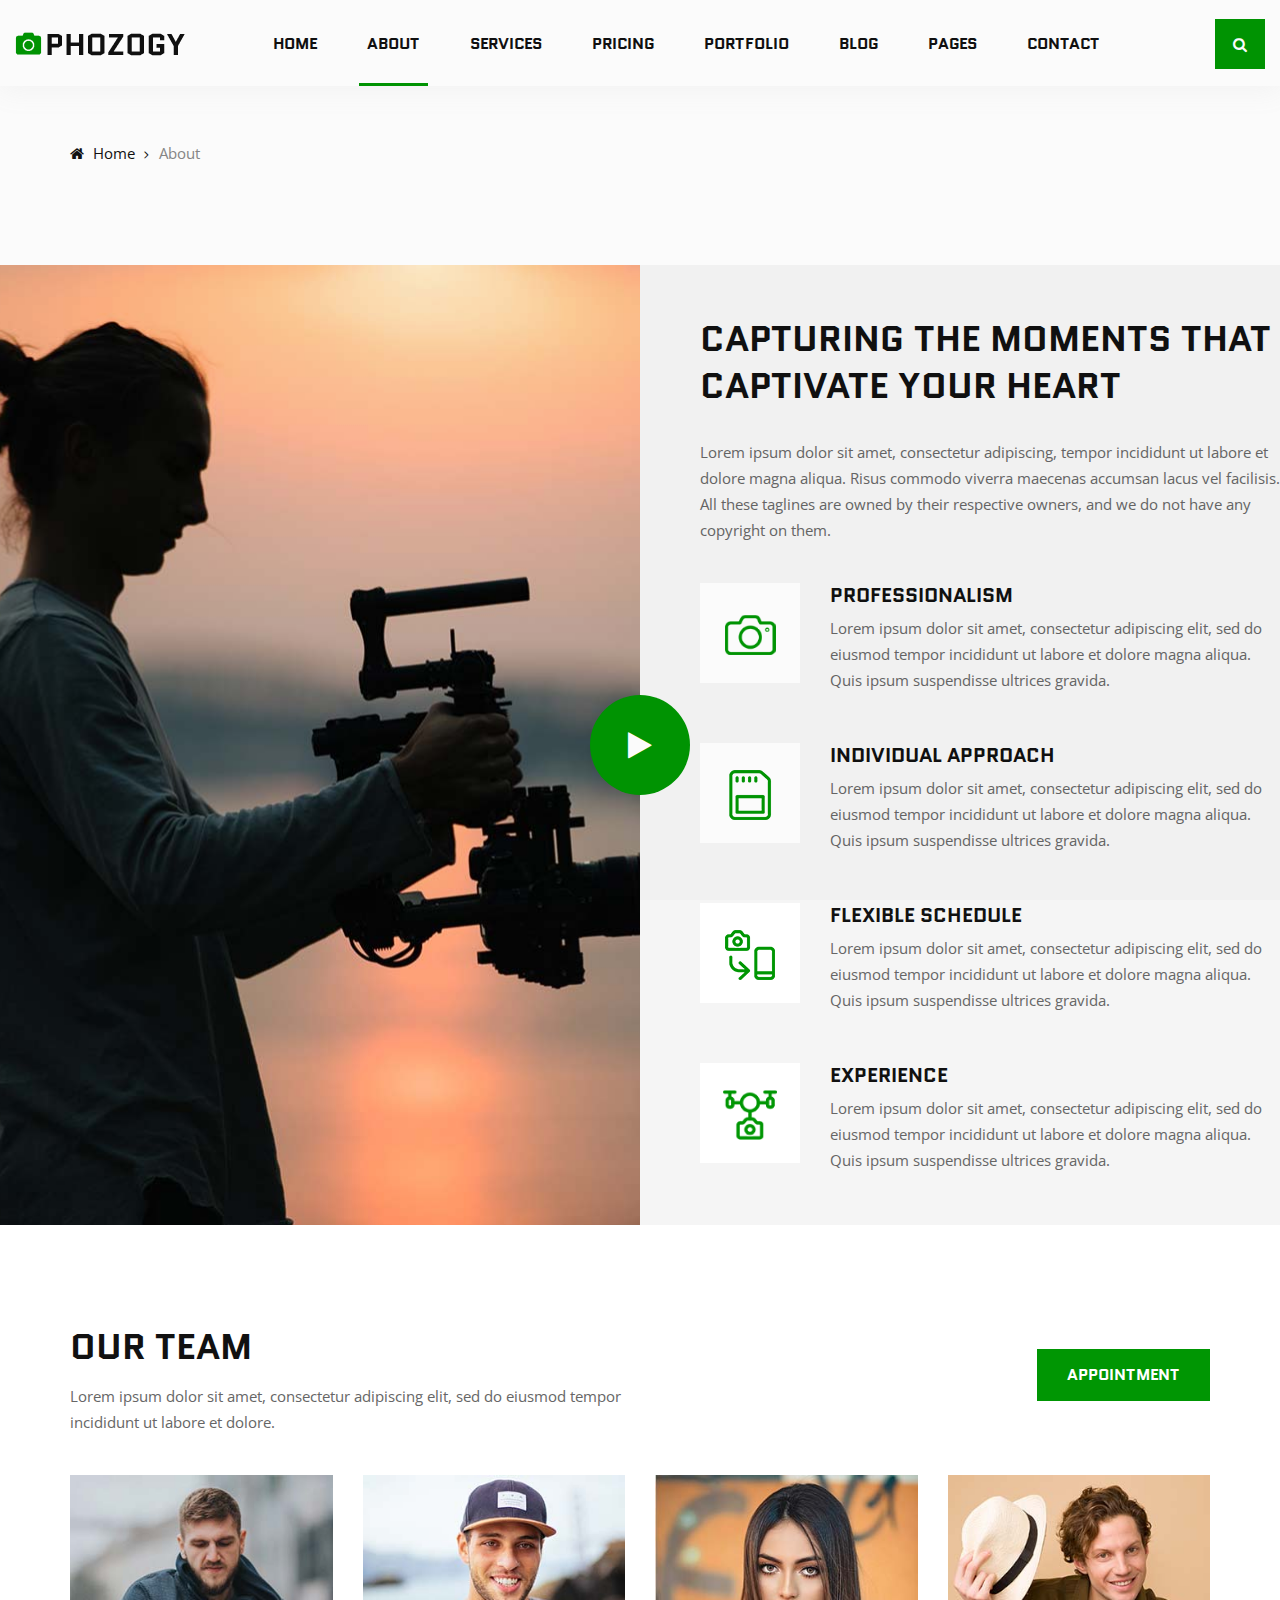
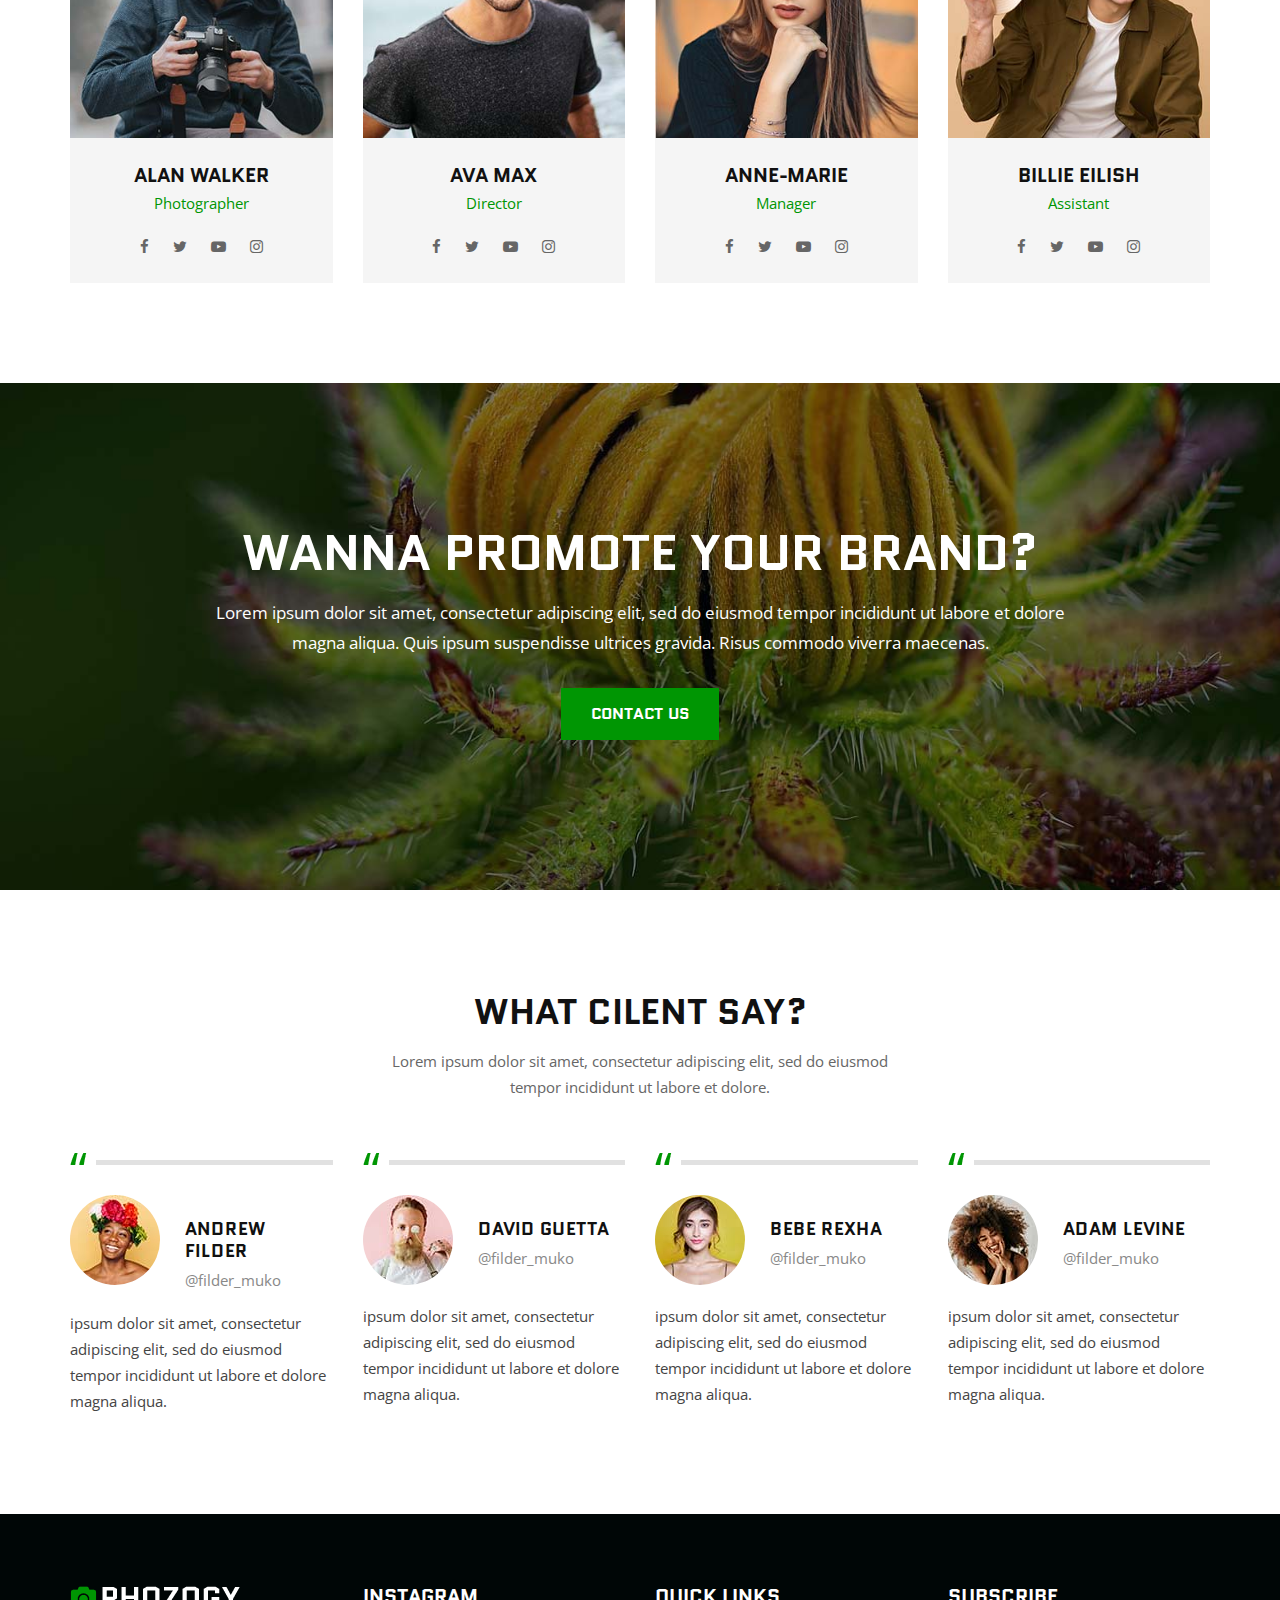
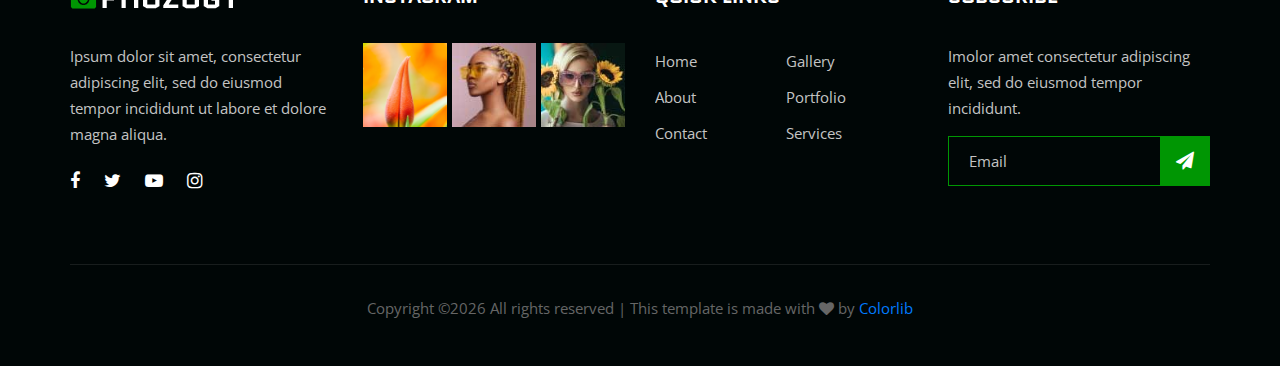
==== about.html @ abe6f46d "init" ====
<!DOCTYPE html>
<html lang="zxx">

<head>
    <meta charset="UTF-8">
    <meta name="description" content="Phozogy Template">
    <meta name="keywords" content="Phozogy, unica, creative, html">
    <meta name="viewport" content="width=device-width, initial-scale=1.0">
    <meta http-equiv="X-UA-Compatible" content="ie=edge">
    <title>Phozogy | Template</title>

    <!-- Google Font -->
    <link href="https://fonts.googleapis.com/css?family=Quantico:400,700&display=swap" rel="stylesheet">
    <link href="https://fonts.googleapis.com/css?family=Open+Sans:400,600,700&display=swap" rel="stylesheet">

    <!-- Css Styles -->
    <link rel="stylesheet" href="css/bootstrap.min.css" type="text/css">
    <link rel="stylesheet" href="css/font-awesome.min.css" type="text/css">
    <link rel="stylesheet" href="css/elegant-icons.css" type="text/css">
    <link rel="stylesheet" href="css/owl.carousel.min.css" type="text/css">
    <link rel="stylesheet" href="css/magnific-popup.css" type="text/css">
    <link rel="stylesheet" href="css/slicknav.min.css" type="text/css">
    <link rel="stylesheet" href="css/style.css" type="text/css">
</head>

<body>
    <!-- Page Preloder -->
    <div id="preloder">
        <div class="loader"></div>
    </div>

    <!-- Header Section Begin -->
    <header class="header-section header-normal">
        <div class="container-fluid">
            <div class="row">
                <div class="col-lg-12">
                    <div class="logo">
                        <a href="./index.html">
                            <img src="img/logo.png" alt="">
                        </a>
                    </div>
                    <nav class="nav-menu mobile-menu">
                        <ul>
                            <li><a href="./index.html">Home</a></li>
                            <li class="active"><a href="./about.html">About</a></li>
                            <li><a href="./services.html">Services</a></li>
                            <li><a href="./pricing.html">Pricing</a></li>
                            <li><a href="./portfolio.html">Portfolio</a></li>
                            <li><a href="./blog.html">Blog</a></li>
                            <li><a href="#">Pages</a>
                                <ul class="dropdown">
                                    <li><a href="./gallery.html">Gallery</a></li>
                                    <li><a href="./portfolio-details.html">Portfolio Details</a></li>
                                    <li><a href="./blog-details.html">Blog Details</a></li>
                                </ul>
                            </li>
                            <li><a href="./contact.html">Contact</a></li>
                        </ul>
                    </nav>
                    <div class="top-search search-switch">
                        <i class="fa fa-search"></i>
                    </div>
                    <div id="mobile-menu-wrap"></div>
                </div>
            </div>
        </div>
    </header>
    <!-- Header End -->

    <!-- Breadcrumb Begin -->
    <div class="breadcrumb-option spad">
        <div class="container">
            <div class="row">
                <div class="col-lg-12">
                    <div class="bo-links">
                        <a href="./index.html"><i class="fa fa-home"></i> Home</a>
                        <span>About</span>
                    </div>
                </div>
            </div>
        </div>
    </div>
    <!-- Breadcrumb End -->

    <!-- About Section Begin -->
    <section class="about-section">
        <div class="container-fluid">
            <div class="row">
                <div class="col-lg-6 p-0">
                    <div class="about-pic set-bg" data-setbg="img/about/about-pic.jpg">
                        <a href="https://www.youtube.com/watch?v=hxADTEJalRw&list=WL&index=49&t=0s" class="play-btn video-popup"><i class="fa fa-play"></i></a>
                    </div>
                </div>
                <div class="col-lg-6 p-0">
                    <div class="about-text">
                        <div class="section-title">
                            <h2>Capturing the moments that captivate your heart</h2>
                            <p>Lorem ipsum dolor sit amet, consectetur adipiscing, tempor incididunt ut labore et dolore
                                magna aliqua. Risus commodo viverra maecenas accumsan lacus vel facilisis. All these
                                taglines are owned by their respective owners, and we do not have any copyright on them.
                            </p>
                        </div>
                        <div class="at-list">
                            <div class="al-item">
                                <div class="al-pic">
                                    <img src="img/about/list-1.png" alt="">
                                </div>
                                <div class="al-text">
                                    <h5>Professionalism</h5>
                                    <p>Lorem ipsum dolor sit amet, consectetur adipiscing elit, sed do eiusmod tempor
                                        incididunt ut labore et dolore magna aliqua. Quis ipsum suspendisse ultrices
                                        gravida.</p>
                                </div>
                            </div>
                            <div class="al-item">
                                <div class="al-pic">
                                    <img src="img/about/list-2.png" alt="">
                                </div>
                                <div class="al-text">
                                    <h5>Individual approach</h5>
                                    <p>Lorem ipsum dolor sit amet, consectetur adipiscing elit, sed do eiusmod tempor
                                        incididunt ut labore et dolore magna aliqua. Quis ipsum suspendisse ultrices
                                        gravida.</p>
                                </div>
                            </div>
                            <div class="al-item">
                                <div class="al-pic">
                                    <img src="img/about/list-3.png" alt="">
                                </div>
                                <div class="al-text">
                                    <h5>Flexible Schedule</h5>
                                    <p>Lorem ipsum dolor sit amet, consectetur adipiscing elit, sed do eiusmod tempor
                                        incididunt ut labore et dolore magna aliqua. Quis ipsum suspendisse ultrices
                                        gravida.</p>
                                </div>
                            </div>
                            <div class="al-item">
                                <div class="al-pic">
                                    <img src="img/about/list-4.png" alt="">
                                </div>
                                <div class="al-text">
                                    <h5>Experience</h5>
                                    <p>Lorem ipsum dolor sit amet, consectetur adipiscing elit, sed do eiusmod tempor
                                        incididunt ut labore et dolore magna aliqua. Quis ipsum suspendisse ultrices
                                        gravida.</p>
                                </div>
                            </div>
                        </div>
                    </div>
                </div>
            </div>
        </div>
    </section>
    <!-- About Section End -->

    <!-- Team Section Begin -->
    <section class="team-section spad">
        <div class="container">
            <div class="row">
                <div class="col-lg-6 col-md-6">
                    <div class="section-title">
                        <h2>Our team</h2>
                        <p>Lorem ipsum dolor sit amet, consectetur adipiscing elit, sed do eiusmod tempor incididunt ut
                            labore et dolore.</p>
                    </div>
                </div>
                <div class="col-lg-6 col-md-6">
                    <div class="right-btn">
                        <a href="#" class="primary-btn">Appointment</a>
                    </div>
                </div>
            </div>
            <div class="row">
                <div class="col-lg-3 col-md-6 col-sm-6">
                    <div class="team-item">
                        <img src="img/team/team-1.jpg" alt="">
                        <div class="ti-text">
                            <h5>Alan walker</h5>
                            <span>Photographer</span>
                            <div class="ti-social">
                                <a href="#"><i class="fa fa-facebook"></i></a>
                                <a href="#"><i class="fa fa-twitter"></i></a>
                                <a href="#"><i class="fa fa-youtube-play"></i></a>
                                <a href="#"><i class="fa fa-instagram"></i></a>
                            </div>
                        </div>
                    </div>
                </div>
                <div class="col-lg-3 col-md-6 col-sm-6">
                    <div class="team-item">
                        <img src="img/team/team-2.jpg" alt="">
                        <div class="ti-text">
                            <h5>Ava Max</h5>
                            <span>Director</span>
                            <div class="ti-social">
                                <a href="#"><i class="fa fa-facebook"></i></a>
                                <a href="#"><i class="fa fa-twitter"></i></a>
                                <a href="#"><i class="fa fa-youtube-play"></i></a>
                                <a href="#"><i class="fa fa-instagram"></i></a>
                            </div>
                        </div>
                    </div>
                </div>
                <div class="col-lg-3 col-md-6 col-sm-6">
                    <div class="team-item">
                        <img src="img/team/team-3.jpg" alt="">
                        <div class="ti-text">
                            <h5>Anne-Marie</h5>
                            <span>Manager</span>
                            <div class="ti-social">
                                <a href="#"><i class="fa fa-facebook"></i></a>
                                <a href="#"><i class="fa fa-twitter"></i></a>
                                <a href="#"><i class="fa fa-youtube-play"></i></a>
                                <a href="#"><i class="fa fa-instagram"></i></a>
                            </div>
                        </div>
                    </div>
                </div>
                <div class="col-lg-3 col-md-6 col-sm-6">
                    <div class="team-item">
                        <img src="img/team/team-4.jpg" alt="">
                        <div class="ti-text">
                            <h5>Billie Eilish</h5>
                            <span>Assistant</span>
                            <div class="ti-social">
                                <a href="#"><i class="fa fa-facebook"></i></a>
                                <a href="#"><i class="fa fa-twitter"></i></a>
                                <a href="#"><i class="fa fa-youtube-play"></i></a>
                                <a href="#"><i class="fa fa-instagram"></i></a>
                            </div>
                        </div>
                    </div>
                </div>
            </div>
        </div>
    </section>
    <!-- Team Section End -->

    <!-- Cta Section Begin -->
    <section class="cta-section spad set-bg" data-setbg="img/cta-bg.jpg">
        <div class="container">
            <div class="row">
                <div class="col-lg-12">
                    <div class="cta-text">
                        <h2>Wanna promote your brand?</h2>
                        <p>Lorem ipsum dolor sit amet, consectetur adipiscing elit, sed do eiusmod tempor incididunt ut
                            labore et dolore<br /> magna aliqua. Quis ipsum suspendisse ultrices gravida. Risus commodo
                            viverra maecenas.</p>
                        <a href="#" class="primary-btn">Contact us</a>
                    </div>
                </div>
            </div>
        </div>
    </section>
    <!-- Cta Section End -->

    <!-- Testimoial Section Begin -->
    <section class="testimonial-section spad">
        <div class="container">
            <div class="row">
                <div class="col-lg-12">
                    <div class="section-title">
                        <h2>What cilent say?</h2>
                        <p>Lorem ipsum dolor sit amet, consectetur adipiscing elit, sed do eiusmod<br /> tempor
                            incididunt ut labore et dolore.</p>
                    </div>
                </div>
            </div>
            <div class="row">
                <div class="col-lg-3 col-md-6 col-sm-6">
                    <div class="testimonial-item">
                        <div class="ti-author">
                            <div class="ta-pic">
                                <img src="img/testimonial/ta-1.jpg" alt="">
                            </div>
                            <div class="ta-text">
                                <h5>ANDREW FILDER</h5>
                                <span>@filder_muko</span>
                            </div>
                        </div>
                        <p>ipsum dolor sit amet, consectetur adipiscing elit, sed do eiusmod tempor incididunt ut labore
                            et dolore magna aliqua.</p>
                    </div>
                </div>
                <div class="col-lg-3 col-md-6 col-sm-6">
                    <div class="testimonial-item">
                        <div class="ti-author">
                            <div class="ta-pic">
                                <img src="img/testimonial/ta-2.jpg" alt="">
                            </div>
                            <div class="ta-text">
                                <h5>David Guetta</h5>
                                <span>@filder_muko</span>
                            </div>
                        </div>
                        <p>ipsum dolor sit amet, consectetur adipiscing elit, sed do eiusmod tempor incididunt ut labore
                            et dolore magna aliqua.</p>
                    </div>
                </div>
                <div class="col-lg-3 col-md-6 col-sm-6">
                    <div class="testimonial-item">
                        <div class="ti-author">
                            <div class="ta-pic">
                                <img src="img/testimonial/ta-3.jpg" alt="">
                            </div>
                            <div class="ta-text">
                                <h5>Bebe Rexha</h5>
                                <span>@filder_muko</span>
                            </div>
                        </div>
                        <p>ipsum dolor sit amet, consectetur adipiscing elit, sed do eiusmod tempor incididunt ut labore
                            et dolore magna aliqua.</p>
                    </div>
                </div>
                <div class="col-lg-3 col-md-6 col-sm-6">
                    <div class="testimonial-item">
                        <div class="ti-author">
                            <div class="ta-pic">
                                <img src="img/testimonial/ta-4.jpg" alt="">
                            </div>
                            <div class="ta-text">
                                <h5>Adam Levine</h5>
                                <span>@filder_muko</span>
                            </div>
                        </div>
                        <p>ipsum dolor sit amet, consectetur adipiscing elit, sed do eiusmod tempor incididunt ut labore
                            et dolore magna aliqua.</p>
                    </div>
                </div>
            </div>
        </div>
    </section>
    <!-- Testimonial Section End -->

    <!-- Footer Section Begin -->
    <footer class="footer-section">
        <div class="container">
            <div class="row">
                <div class="col-lg-3 col-md-6 col-sm-6">
                    <div class="fs-about">
                        <div class="fa-logo">
                            <a href="#">
                                <img src="img/f-logo.png" alt="">
                            </a>
                        </div>
                        <p>Ipsum dolor sit amet, consectetur adipiscing elit, sed do eiusmod tempor incididunt ut labore
                            et dolore magna aliqua.</p>
                        <div class="fa-social">
                            <a href="#"><i class="fa fa-facebook"></i></a>
                            <a href="#"><i class="fa fa-twitter"></i></a>
                            <a href="#"><i class="fa fa-youtube-play"></i></a>
                            <a href="#"><i class="fa fa-instagram"></i></a>
                        </div>
                    </div>
                </div>
                <div class="col-lg-3 col-md-6 col-sm-6">
                    <div class="fs-widget">
                        <h5>Instagram</h5>
                        <div class="fw-instagram">
                            <img src="img/instagram/insta-1.jpg" alt="">
                            <img src="img/instagram/insta-2.jpg" alt="">
                            <img src="img/instagram/insta-3.jpg" alt="">
                        </div>
                    </div>
                </div>
                <div class="col-lg-3 col-md-6 col-sm-6">
                    <div class="fs-widget">
                        <h5>Quick links</h5>
                        <ul>
                            <li><a href="#">Home</a></li>
                            <li><a href="#">About</a></li>
                            <li><a href="#">Contact</a></li>
                        </ul>
                        <ul>
                            <li><a href="#">Gallery</a></li>
                            <li><a href="#">Portfolio</a></li>
                            <li><a href="#">Services</a></li>
                        </ul>
                    </div>
                </div>
                <div class="col-lg-3 col-md-6 col-sm-6">
                    <div class="fs-widget">
                        <h5>Subscribe</h5>
                        <p>Imolor amet consectetur adipiscing elit, sed do eiusmod tempor incididunt.</p>
                        <div class="fw-subscribe">
                            <form action="#">
                                <input type="text" placeholder="Email">
                                <button type="submit"><i class="fa fa-send"></i></button>
                            </form>
                        </div>
                    </div>
                </div>
                <div class="col-lg-12">
                    <div class="copyright-text">
                        <p><!-- Link back to Colorlib can't be removed. Template is licensed under CC BY 3.0. -->
  Copyright &copy;<script>document.write(new Date().getFullYear());</script> All rights reserved | This template is made with <i class="fa fa-heart" aria-hidden="true"></i> by <a href="https://colorlib.com" target="_blank">Colorlib</a>
  <!-- Link back to Colorlib can't be removed. Template is licensed under CC BY 3.0. --></p>
                    </div>
                </div>
            </div>
        </div>
    </footer>
    <!-- Footer Section End -->

    <!-- Search model Begin -->
    <div class="search-model">
        <div class="h-100 d-flex align-items-center justify-content-center">
            <div class="search-close-switch">+</div>
            <form class="search-model-form">
                <input type="text" id="search-input" placeholder="Search here.....">
            </form>
        </div>
    </div>
    <!-- Search model end -->

    <!-- Js Plugins -->
    <script src="js/jquery-3.3.1.min.js"></script>
    <script src="js/bootstrap.min.js"></script>
    <script src="js/jquery.magnific-popup.min.js"></script>
    <script src="js/isotope.pkgd.min.js"></script>
    <script src="js/masonry.pkgd.min.js"></script>
    <script src="js/jquery.slicknav.js"></script>
    <script src="js/owl.carousel.min.js"></script>
    <script src="js/main.js"></script>
</body>

</html>
---- css/elegant-icons.css ----
@font-face {
	font-family: 'ElegantIcons';
	src:url('../fonts/ElegantIcons.eot');
	src:url('../fonts/ElegantIcons.eot?#iefix') format('embedded-opentype'),
		url('../fonts/ElegantIcons.woff') format('woff'),
		url('../fonts/ElegantIcons.ttf') format('truetype'),
		url('../fonts/ElegantIcons.svg#ElegantIcons') format('svg');
	font-weight: normal;
	font-style: normal;
}

/* Use the following CSS code if you want to use data attributes for inserting your icons */
[data-icon]:before {
	font-family: 'ElegantIcons';
	content: attr(data-icon);
	speak: none;
	font-weight: normal;
	font-variant: normal;
	text-transform: none;
	line-height: 1;
	-webkit-font-smoothing: antialiased;
	-moz-osx-font-smoothing: grayscale;
}

/* Use the following CSS code if you want to have a class per icon */
/*
Instead of a list of all class selectors,
you can use the generic selector below, but it's slower:
[class*="your-class-prefix"] {
*/
.arrow_up, .arrow_down, .arrow_left, .arrow_right, .arrow_left-up, .arrow_right-up, .arrow_right-down, .arrow_left-down, .arrow-up-down, .arrow_up-down_alt, .arrow_left-right_alt, .arrow_left-right, .arrow_expand_alt2, .arrow_expand_alt, .arrow_condense, .arrow_expand, .arrow_move, .arrow_carrot-up, .arrow_carrot-down, .arrow_carrot-left, .arrow_carrot-right, .arrow_carrot-2up, .arrow_carrot-2down, .arrow_carrot-2left, .arrow_carrot-2right, .arrow_carrot-up_alt2, .arrow_carrot-down_alt2, .arrow_carrot-left_alt2, .arrow_carrot-right_alt2, .arrow_carrot-2up_alt2, .arrow_carrot-2down_alt2, .arrow_carrot-2left_alt2, .arrow_carrot-2right_alt2, .arrow_triangle-up, .arrow_triangle-down, .arrow_triangle-left, .arrow_triangle-right, .arrow_triangle-up_alt2, .arrow_triangle-down_alt2, .arrow_triangle-left_alt2, .arrow_triangle-right_alt2, .arrow_back, .icon_minus-06, .icon_plus, .icon_close, .icon_check, .icon_minus_alt2, .icon_plus_alt2, .icon_close_alt2, .icon_check_alt2, .icon_zoom-out_alt, .icon_zoom-in_alt, .icon_search, .icon_box-empty, .icon_box-selected, .icon_minus-box, .icon_plus-box, .icon_box-checked, .icon_circle-empty, .icon_circle-slelected, .icon_stop_alt2, .icon_stop, .icon_pause_alt2, .icon_pause, .icon_menu, .icon_menu-square_alt2, .icon_menu-circle_alt2, .icon_ul, .icon_ol, .icon_adjust-horiz, .icon_adjust-vert, .icon_document_alt, .icon_documents_alt, .icon_pencil, .icon_pencil-edit_alt, .icon_pencil-edit, .icon_folder-alt, .icon_folder-open_alt, .icon_folder-add_alt, .icon_info_alt, .icon_error-oct_alt, .icon_error-circle_alt, .icon_error-triangle_alt, .icon_question_alt2, .icon_question, .icon_comment_alt, .icon_chat_alt, .icon_vol-mute_alt, .icon_volume-low_alt, .icon_volume-high_alt, .icon_quotations, .icon_quotations_alt2, .icon_clock_alt, .icon_lock_alt, .icon_lock-open_alt, .icon_key_alt, .icon_cloud_alt, .icon_cloud-upload_alt, .icon_cloud-download_alt, .icon_image, .icon_images, .icon_lightbulb_alt, .icon_gift_alt, .icon_house_alt, .icon_genius, .icon_mobile, .icon_tablet, .icon_laptop, .icon_desktop, .icon_camera_alt, .icon_mail_alt, .icon_cone_alt, .icon_ribbon_alt, .icon_bag_alt, .icon_creditcard, .icon_cart_alt, .icon_paperclip, .icon_tag_alt, .icon_tags_alt, .icon_trash_alt, .icon_cursor_alt, .icon_mic_alt, .icon_compass_alt, .icon_pin_alt, .icon_pushpin_alt, .icon_map_alt, .icon_drawer_alt, .icon_toolbox_alt, .icon_book_alt, .icon_calendar, .icon_film, .icon_table, .icon_contacts_alt, .icon_headphones, .icon_lifesaver, .icon_piechart, .icon_refresh, .icon_link_alt, .icon_link, .icon_loading, .icon_blocked, .icon_archive_alt, .icon_heart_alt, .icon_star_alt, .icon_star-half_alt, .icon_star, .icon_star-half, .icon_tools, .icon_tool, .icon_cog, .icon_cogs, .arrow_up_alt, .arrow_down_alt, .arrow_left_alt, .arrow_right_alt, .arrow_left-up_alt, .arrow_right-up_alt, .arrow_right-down_alt, .arrow_left-down_alt, .arrow_condense_alt, .arrow_expand_alt3, .arrow_carrot_up_alt, .arrow_carrot-down_alt, .arrow_carrot-left_alt, .arrow_carrot-right_alt, .arrow_carrot-2up_alt, .arrow_carrot-2dwnn_alt, .arrow_carrot-2left_alt, .arrow_carrot-2right_alt, .arrow_triangle-up_alt, .arrow_triangle-down_alt, .arrow_triangle-left_alt, .arrow_triangle-right_alt, .icon_minus_alt, .icon_plus_alt, .icon_close_alt, .icon_check_alt, .icon_zoom-out, .icon_zoom-in, .icon_stop_alt, .icon_menu-square_alt, .icon_menu-circle_alt, .icon_document, .icon_documents, .icon_pencil_alt, .icon_folder, .icon_folder-open, .icon_folder-add, .icon_folder_upload, .icon_folder_download, .icon_info, .icon_error-circle, .icon_error-oct, .icon_error-triangle, .icon_question_alt, .icon_comment, .icon_chat, .icon_vol-mute, .icon_volume-low, .icon_volume-high, .icon_quotations_alt, .icon_clock, .icon_lock, .icon_lock-open, .icon_key, .icon_cloud, .icon_cloud-upload, .icon_cloud-download, .icon_lightbulb, .icon_gift, .icon_house, .icon_camera, .icon_mail, .icon_cone, .icon_ribbon, .icon_bag, .icon_cart, .icon_tag, .icon_tags, .icon_trash, .icon_cursor, .icon_mic, .icon_compass, .icon_pin, .icon_pushpin, .icon_map, .icon_drawer, .icon_toolbox, .icon_book, .icon_contacts, .icon_archive, .icon_heart, .icon_profile, .icon_group, .icon_grid-2x2, .icon_grid-3x3, .icon_music, .icon_pause_alt, .icon_phone, .icon_upload, .icon_download, .social_facebook, .social_twitter, .social_pinterest, .social_googleplus, .social_tumblr, .social_tumbleupon, .social_wordpress, .social_instagram, .social_dribbble, .social_vimeo, .social_linkedin, .social_rss, .social_deviantart, .social_share, .social_myspace, .social_skype, .social_youtube, .social_picassa, .social_googledrive, .social_flickr, .social_blogger, .social_spotify, .social_delicious, .social_facebook_circle, .social_twitter_circle, .social_pinterest_circle, .social_googleplus_circle, .social_tumblr_circle, .social_stumbleupon_circle, .social_wordpress_circle, .social_instagram_circle, .social_dribbble_circle, .social_vimeo_circle, .social_linkedin_circle, .social_rss_circle, .social_deviantart_circle, .social_share_circle, .social_myspace_circle, .social_skype_circle, .social_youtube_circle, .social_picassa_circle, .social_googledrive_alt2, .social_flickr_circle, .social_blogger_circle, .social_spotify_circle, .social_delicious_circle, .social_facebook_square, .social_twitter_square, .social_pinterest_square, .social_googleplus_square, .social_tumblr_square, .social_stumbleupon_square, .social_wordpress_square, .social_instagram_square, .social_dribbble_square, .social_vimeo_square, .social_linkedin_square, .social_rss_square, .social_deviantart_square, .social_share_square, .social_myspace_square, .social_skype_square, .social_youtube_square, .social_picassa_square, .social_googledrive_square, .social_flickr_square, .social_blogger_square, .social_spotify_square, .social_delicious_square, .icon_printer, .icon_calulator, .icon_building, .icon_floppy, .icon_drive, .icon_search-2, .icon_id, .icon_id-2, .icon_puzzle, .icon_like, .icon_dislike, .icon_mug, .icon_currency, .icon_wallet, .icon_pens, .icon_easel, .icon_flowchart, .icon_datareport, .icon_briefcase, .icon_shield, .icon_percent, .icon_globe, .icon_globe-2, .icon_target, .icon_hourglass, .icon_balance, .icon_rook, .icon_printer-alt, .icon_calculator_alt, .icon_building_alt, .icon_floppy_alt, .icon_drive_alt, .icon_search_alt, .icon_id_alt, .icon_id-2_alt, .icon_puzzle_alt, .icon_like_alt, .icon_dislike_alt, .icon_mug_alt, .icon_currency_alt, .icon_wallet_alt, .icon_pens_alt, .icon_easel_alt, .icon_flowchart_alt, .icon_datareport_alt, .icon_briefcase_alt, .icon_shield_alt, .icon_percent_alt, .icon_globe_alt, .icon_clipboard {
	font-family: 'ElegantIcons';
	speak: none;
	font-style: normal;
	font-weight: normal;
	font-variant: normal;
	text-transform: none;
	line-height: 1;
	-webkit-font-smoothing: antialiased;
}
.arrow_up:before {
	content: "\21";
}
.arrow_down:before {
	content: "\22";
}
.arrow_left:before {
	content: "\23";
}
.arrow_right:before {
	content: "\24";
}
.arrow_left-up:before {
	content: "\25";
}
.arrow_right-up:before {
	content: "\26";
}
.arrow_right-down:before {
	content: "\27";
}
.arrow_left-down:before {
	content: "\28";
}
.arrow-up-down:before {
	content: "\29";
}
.arrow_up-down_alt:before {
	content: "\2a";
}
.arrow_left-right_alt:before {
	content: "\2b";
}
.arrow_left-right:before {
	content: "\2c";
}
.arrow_expand_alt2:before {
	content: "\2d";
}
.arrow_expand_alt:before {
	content: "\2e";
}
.arrow_condense:before {
	content: "\2f";
}
.arrow_expand:before {
	content: "\30";
}
.arrow_move:before {
	content: "\31";
}
.arrow_carrot-up:before {
	content: "\32";
}
.arrow_carrot-down:before {
	content: "\33";
}
.arrow_carrot-left:before {
	content: "\34";
}
.arrow_carrot-right:before {
	content: "\35";
}
.arrow_carrot-2up:before {
	content: "\36";
}
.arrow_carrot-2down:before {
	content: "\37";
}
.arrow_carrot-2left:before {
	content: "\38";
}
.arrow_carrot-2right:before {
	content: "\39";
}
.arrow_carrot-up_alt2:before {
	content: "\3a";
}
.arrow_carrot-down_alt2:before {
	content: "\3b";
}
.arrow_carrot-left_alt2:before {
	content: "\3c";
}
.arrow_carrot-right_alt2:before {
	content: "\3d";
}
.arrow_carrot-2up_alt2:before {
	content: "\3e";
}
.arrow_carrot-2down_alt2:before {
	content: "\3f";
}
.arrow_carrot-2left_alt2:before {
	content: "\40";
}
.arrow_carrot-2right_alt2:before {
	content: "\41";
}
.arrow_triangle-up:before {
	content: "\42";
}
.arrow_triangle-down:before {
	content: "\43";
}
.arrow_triangle-left:before {
	content: "\44";
}
.arrow_triangle-right:before {
	content: "\45";
}
.arrow_triangle-up_alt2:before {
	content: "\46";
}
.arrow_triangle-down_alt2:before {
	content: "\47";
}
.arrow_triangle-left_alt2:before {
	content: "\48";
}
.arrow_triangle-right_alt2:before {
	content: "\49";
}
.arrow_back:before {
	content: "\4a";
}
.icon_minus-06:before {
	content: "\4b";
}
.icon_plus:before {
	content: "\4c";
}
.icon_close:before {
	content: "\4d";
}
.icon_check:before {
	content: "\4e";
}
.icon_minus_alt2:before {
	content: "\4f";
}
.icon_plus_alt2:before {
	content: "\50";
}
.icon_close_alt2:before {
	content: "\51";
}
.icon_check_alt2:before {
	content: "\52";
}
.icon_zoom-out_alt:before {
	content: "\53";
}
.icon_zoom-in_alt:before {
	content: "\54";
}
.icon_search:before {
	content: "\55";
}
.icon_box-empty:before {
	content: "\56";
}
.icon_box-selected:before {
	content: "\57";
}
.icon_minus-box:before {
	content: "\58";
}
.icon_plus-box:before {
	content: "\59";
}
.icon_box-checked:before {
	content: "\5a";
}
.icon_circle-empty:before {
	content: "\5b";
}
.icon_circle-slelected:before {
	content: "\5c";
}
.icon_stop_alt2:before {
	content: "\5d";
}
.icon_stop:before {
	content: "\5e";
}
.icon_pause_alt2:before {
	content: "\5f";
}
.icon_pause:before {
	content: "\60";
}
.icon_menu:before {
	content: "\61";
}
.icon_menu-square_alt2:before {
	content: "\62";
}
.icon_menu-circle_alt2:before {
	content: "\63";
}
.icon_ul:before {
	content: "\64";
}
.icon_ol:before {
	content: "\65";
}
.icon_adjust-horiz:before {
	content: "\66";
}
.icon_adjust-vert:before {
	content: "\67";
}
.icon_document_alt:before {
	content: "\68";
}
.icon_documents_alt:before {
	content: "\69";
}
.icon_pencil:before {
	content: "\6a";
}
.icon_pencil-edit_alt:before {
	content: "\6b";
}
.icon_pencil-edit:before {
	content: "\6c";
}
.icon_folder-alt:before {
	content: "\6d";
}
.icon_folder-open_alt:before {
	content: "\6e";
}
.icon_folder-add_alt:before {
	content: "\6f";
}
.icon_info_alt:before {
	content: "\70";
}
.icon_error-oct_alt:before {
	content: "\71";
}
.icon_error-circle_alt:before {
	content: "\72";
}
.icon_error-triangle_alt:before {
	content: "\73";
}
.icon_question_alt2:before {
	content: "\74";
}
.icon_question:before {
	content: "\75";
}
.icon_comment_alt:before {
	content: "\76";
}
.icon_chat_alt:before {
	content: "\77";
}
.icon_vol-mute_alt:before {
	content: "\78";
}
.icon_volume-low_alt:before {
	content: "\79";
}
.icon_volume-high_alt:before {
	content: "\7a";
}
.icon_quotations:before {
	content: "\7b";
}
.icon_quotations_alt2:before {
	content: "\7c";
}
.icon_clock_alt:before {
	content: "\7d";
}
.icon_lock_alt:before {
	content: "\7e";
}
.icon_lock-open_alt:before {
	content: "\e000";
}
.icon_key_alt:before {
	content: "\e001";
}
.icon_cloud_alt:before {
	content: "\e002";
}
.icon_cloud-upload_alt:before {
	content: "\e003";
}
.icon_cloud-download_alt:before {
	content: "\e004";
}
.icon_image:before {
	content: "\e005";
}
.icon_images:before {
	content: "\e006";
}
.icon_lightbulb_alt:before {
	content: "\e007";
}
.icon_gift_alt:before {
	content: "\e008";
}
.icon_house_alt:before {
	content: "\e009";
}
.icon_genius:before {
	content: "\e00a";
}
.icon_mobile:before {
	content: "\e00b";
}
.icon_tablet:before {
	content: "\e00c";
}
.icon_laptop:before {
	content: "\e00d";
}
.icon_desktop:before {
	content: "\e00e";
}
.icon_camera_alt:before {
	content: "\e00f";
}
.icon_mail_alt:before {
	content: "\e010";
}
.icon_cone_alt:before {
	content: "\e011";
}
.icon_ribbon_alt:before {
	content: "\e012";
}
.icon_bag_alt:before {
	content: "\e013";
}
.icon_creditcard:before {
	content: "\e014";
}
.icon_cart_alt:before {
	content: "\e015";
}
.icon_paperclip:before {
	content: "\e016";
}
.icon_tag_alt:before {
	content: "\e017";
}
.icon_tags_alt:before {
	content: "\e018";
}
.icon_trash_alt:before {
	content: "\e019";
}
.icon_cursor_alt:before {
	content: "\e01a";
}
.icon_mic_alt:before {
	content: "\e01b";
}
.icon_compass_alt:before {
	content: "\e01c";
}
.icon_pin_alt:before {
	content: "\e01d";
}
.icon_pushpin_alt:before {
	content: "\e01e";
}
.icon_map_alt:before {
	content: "\e01f";
}
.icon_drawer_alt:before {
	content: "\e020";
}
.icon_toolbox_alt:before {
	content: "\e021";
}
.icon_book_alt:before {
	content: "\e022";
}
.icon_calendar:before {
	content: "\e023";
}
.icon_film:before {
	content: "\e024";
}
.icon_table:before {
	content: "\e025";
}
.icon_contacts_alt:before {
	content: "\e026";
}
.icon_headphones:before {
	content: "\e027";
}
.icon_lifesaver:before {
	content: "\e028";
}
.icon_piechart:before {
	content: "\e029";
}
.icon_refresh:before {
	content: "\e02a";
}
.icon_link_alt:before {
	content: "\e02b";
}
.icon_link:before {
	content: "\e02c";
}
.icon_loading:before {
	content: "\e02d";
}
.icon_blocked:before {
	content: "\e02e";
}
.icon_archive_alt:before {
	content: "\e02f";
}
.icon_heart_alt:before {
	content: "\e030";
}
.icon_star_alt:before {
	content: "\e031";
}
.icon_star-half_alt:before {
	content: "\e032";
}
.icon_star:before {
	content: "\e033";
}
.icon_star-half:before {
	content: "\e034";
}
.icon_tools:before {
	content: "\e035";
}
.icon_tool:before {
	content: "\e036";
}
.icon_cog:before {
	content: "\e037";
}
.icon_cogs:before {
	content: "\e038";
}
.arrow_up_alt:before {
	content: "\e039";
}
.arrow_down_alt:before {
	content: "\e03a";
}
.arrow_left_alt:before {
	content: "\e03b";
}
.arrow_right_alt:before {
	content: "\e03c";
}
.arrow_left-up_alt:before {
	content: "\e03d";
}
.arrow_right-up_alt:before {
	content: "\e03e";
}
.arrow_right-down_alt:before {
	content: "\e03f";
}
.arrow_left-down_alt:before {
	content: "\e040";
}
.arrow_condense_alt:before {
	content: "\e041";
}
.arrow_expand_alt3:before {
	content: "\e042";
}
.arrow_carrot_up_alt:before {
	content: "\e043";
}
.arrow_carrot-down_alt:before {
	content: "\e044";
}
.arrow_carrot-left_alt:before {
	content: "\e045";
}
.arrow_carrot-right_alt:before {
	content: "\e046";
}
.arrow_carrot-2up_alt:before {
	content: "\e047";
}
.arrow_carrot-2dwnn_alt:before {
	content: "\e048";
}
.arrow_carrot-2left_alt:before {
	content: "\e049";
}
.arrow_carrot-2right_alt:before {
	content: "\e04a";
}
.arrow_triangle-up_alt:before {
	content: "\e04b";
}
.arrow_triangle-down_alt:before {
	content: "\e04c";
}
.arrow_triangle-left_alt:before {
	content: "\e04d";
}
.arrow_triangle-right_alt:before {
	content: "\e04e";
}
.icon_minus_alt:before {
	content: "\e04f";
}
.icon_plus_alt:before {
	content: "\e050";
}
.icon_close_alt:before {
	content: "\e051";
}
.icon_check_alt:before {
	content: "\e052";
}
.icon_zoom-out:before {
	content: "\e053";
}
.icon_zoom-in:before {
	content: "\e054";
}
.icon_stop_alt:before {
	content: "\e055";
}
.icon_menu-square_alt:before {
	content: "\e056";
}
.icon_menu-circle_alt:before {
	content: "\e057";
}
.icon_document:before {
	content: "\e058";
}
.icon_documents:before {
	content: "\e059";
}
.icon_pencil_alt:before {
	content: "\e05a";
}
.icon_folder:before {
	content: "\e05b";
}
.icon_folder-open:before {
	content: "\e05c";
}
.icon_folder-add:before {
	content: "\e05d";
}
.icon_folder_upload:before {
	content: "\e05e";
}
.icon_folder_download:before {
	content: "\e05f";
}
.icon_info:before {
	content: "\e060";
}
.icon_error-circle:before {
	content: "\e061";
}
.icon_error-oct:before {
	content: "\e062";
}
.icon_error-triangle:before {
	content: "\e063";
}
.icon_question_alt:before {
	content: "\e064";
}
.icon_comment:before {
	content: "\e065";
}
.icon_chat:before {
	content: "\e066";
}
.icon_vol-mute:before {
	content: "\e067";
}
.icon_volume-low:before {
	content: "\e068";
}
.icon_volume-high:before {
	content: "\e069";
}
.icon_quotations_alt:before {
	content: "\e06a";
}
.icon_clock:before {
	content: "\e06b";
}
.icon_lock:before {
	content: "\e06c";
}
.icon_lock-open:before {
	content: "\e06d";
}
.icon_key:before {
	content: "\e06e";
}
.icon_cloud:before {
	content: "\e06f";
}
.icon_cloud-upload:before {
	content: "\e070";
}
.icon_cloud-download:before {
	content: "\e071";
}
.icon_lightbulb:before {
	content: "\e072";
}
.icon_gift:before {
	content: "\e073";
}
.icon_house:before {
	content: "\e074";
}
.icon_camera:before {
	content: "\e075";
}
.icon_mail:before {
	content: "\e076";
}
.icon_cone:before {
	content: "\e077";
}
.icon_ribbon:before {
	content: "\e078";
}
.icon_bag:before {
	content: "\e079";
}
.icon_cart:before {
	content: "\e07a";
}
.icon_tag:before {
	content: "\e07b";
}
.icon_tags:before {
	content: "\e07c";
}
.icon_trash:before {
	content: "\e07d";
}
.icon_cursor:before {
	content: "\e07e";
}
.icon_mic:before {
	content: "\e07f";
}
.icon_compass:before {
	content: "\e080";
}
.icon_pin:before {
	content: "\e081";
}
.icon_pushpin:before {
	content: "\e082";
}
.icon_map:before {
	content: "\e083";
}
.icon_drawer:before {
	content: "\e084";
}
.icon_toolbox:before {
	content: "\e085";
}
.icon_book:before {
	content: "\e086";
}
.icon_contacts:before {
	content: "\e087";
}
.icon_archive:before {
	content: "\e088";
}
.icon_heart:before {
	content: "\e089";
}
.icon_profile:before {
	content: "\e08a";
}
.icon_group:before {
	content: "\e08b";
}
.icon_grid-2x2:before {
	content: "\e08c";
}
.icon_grid-3x3:before {
	content: "\e08d";
}
.icon_music:before {
	content: "\e08e";
}
.icon_pause_alt:before {
	content: "\e08f";
}
.icon_phone:before {
	content: "\e090";
}
.icon_upload:before {
	content: "\e091";
}
.icon_download:before {
	content: "\e092";
}
.social_facebook:before {
	content: "\e093";
}
.social_twitter:before {
	content: "\e094";
}
.social_pinterest:before {
	content: "\e095";
}
.social_googleplus:before {
	content: "\e096";
}
.social_tumblr:before {
	content: "\e097";
}
.social_tumbleupon:before {
	content: "\e098";
}
.social_wordpress:before {
	content: "\e099";
}
.social_instagram:before {
	content: "\e09a";
}
.social_dribbble:before {
	content: "\e09b";
}
.social_vimeo:before {
	content: "\e09c";
}
.social_linkedin:before {
	content: "\e09d";
}
.social_rss:before {
	content: "\e09e";
}
.social_deviantart:before {
	content: "\e09f";
}
.social_share:before {
	content: "\e0a0";
}
.social_myspace:before {
	content: "\e0a1";
}
.social_skype:before {
	content: "\e0a2";
}
.social_youtube:before {
	content: "\e0a3";
}
.social_picassa:before {
	content: "\e0a4";
}
.social_googledrive:before {
	content: "\e0a5";
}
.social_flickr:before {
	content: "\e0a6";
}
.social_blogger:before {
	content: "\e0a7";
}
.social_spotify:before {
	content: "\e0a8";
}
.social_delicious:before {
	content: "\e0a9";
}
.social_facebook_circle:before {
	content: "\e0aa";
}
.social_twitter_circle:before {
	content: "\e0ab";
}
.social_pinterest_circle:before {
	content: "\e0ac";
}
.social_googleplus_circle:before {
	content: "\e0ad";
}
.social_tumblr_circle:before {
	content: "\e0ae";
}
.social_stumbleupon_circle:before {
	content: "\e0af";
}
.social_wordpress_circle:before {
	content: "\e0b0";
}
.social_instagram_circle:before {
	content: "\e0b1";
}
.social_dribbble_circle:before {
	content: "\e0b2";
}
.social_vimeo_circle:before {
	content: "\e0b3";
}
.social_linkedin_circle:before {
	content: "\e0b4";
}
.social_rss_circle:before {
	content: "\e0b5";
}
.social_deviantart_circle:before {
	content: "\e0b6";
}
.social_share_circle:before {
	content: "\e0b7";
}
.social_myspace_circle:before {
	content: "\e0b8";
}
.social_skype_circle:before {
	content: "\e0b9";
}
.social_youtube_circle:before {
	content: "\e0ba";
}
.social_picassa_circle:before {
	content: "\e0bb";
}
.social_googledrive_alt2:before {
	content: "\e0bc";
}
.social_flickr_circle:before {
	content: "\e0bd";
}
.social_blogger_circle:before {
	content: "\e0be";
}
.social_spotify_circle:before {
	content: "\e0bf";
}
.social_delicious_circle:before {
	content: "\e0c0";
}
.social_facebook_square:before {
	content: "\e0c1";
}
.social_twitter_square:before {
	content: "\e0c2";
}
.social_pinterest_square:before {
	content: "\e0c3";
}
.social_googleplus_square:before {
	content: "\e0c4";
}
.social_tumblr_square:before {
	content: "\e0c5";
}
.social_stumbleupon_square:before {
	content: "\e0c6";
}
.social_wordpress_square:before {
	content: "\e0c7";
}
.social_instagram_square:before {
	content: "\e0c8";
}
.social_dribbble_square:before {
	content: "\e0c9";
}
.social_vimeo_square:before {
	content: "\e0ca";
}
.social_linkedin_square:before {
	content: "\e0cb";
}
.social_rss_square:before {
	content: "\e0cc";
}
.social_deviantart_square:before {
	content: "\e0cd";
}
.social_share_square:before {
	content: "\e0ce";
}
.social_myspace_square:before {
	content: "\e0cf";
}
.social_skype_square:before {
	content: "\e0d0";
}
.social_youtube_square:before {
	content: "\e0d1";
}
.social_picassa_square:before {
	content: "\e0d2";
}
.social_googledrive_square:before {
	content: "\e0d3";
}
.social_flickr_square:before {
	content: "\e0d4";
}
.social_blogger_square:before {
	content: "\e0d5";
}
.social_spotify_square:before {
	content: "\e0d6";
}
.social_delicious_square:before {
	content: "\e0d7";
}
.icon_printer:before {
	content: "\e103";
}
.icon_calulator:before {
	content: "\e0ee";
}
.icon_building:before {
	content: "\e0ef";
}
.icon_floppy:before {
	content: "\e0e8";
}
.icon_drive:before {
	content: "\e0ea";
}
.icon_search-2:before {
	content: "\e101";
}
.icon_id:before {
	content: "\e107";
}
.icon_id-2:before {
	content: "\e108";
}
.icon_puzzle:before {
	content: "\e102";
}
.icon_like:before {
	content: "\e106";
}
.icon_dislike:before {
	content: "\e0eb";
}
.icon_mug:before {
	content: "\e105";
}
.icon_currency:before {
	content: "\e0ed";
}
.icon_wallet:before {
	content: "\e100";
}
.icon_pens:before {
	content: "\e104";
}
.icon_easel:before {
	content: "\e0e9";
}
.icon_flowchart:before {
	content: "\e109";
}
.icon_datareport:before {
	content: "\e0ec";
}
.icon_briefcase:before {
	content: "\e0fe";
}
.icon_shield:before {
	content: "\e0f6";
}
.icon_percent:before {
	content: "\e0fb";
}
.icon_globe:before {
	content: "\e0e2";
}
.icon_globe-2:before {
	content: "\e0e3";
}
.icon_target:before {
	content: "\e0f5";
}
.icon_hourglass:before {
	content: "\e0e1";
}
.icon_balance:before {
	content: "\e0ff";
}
.icon_rook:before {
	content: "\e0f8";
}
.icon_printer-alt:before {
	content: "\e0fa";
}
.icon_calculator_alt:before {
	content: "\e0e7";
}
.icon_building_alt:before {
	content: "\e0fd";
}
.icon_floppy_alt:before {
	content: "\e0e4";
}
.icon_drive_alt:before {
	content: "\e0e5";
}
.icon_search_alt:before {
	content: "\e0f7";
}
.icon_id_alt:before {
	content: "\e0e0";
}
.icon_id-2_alt:before {
	content: "\e0fc";
}
.icon_puzzle_alt:before {
	content: "\e0f9";
}
.icon_like_alt:before {
	content: "\e0dd";
}
.icon_dislike_alt:before {
	content: "\e0f1";
}
.icon_mug_alt:before {
	content: "\e0dc";
}
.icon_currency_alt:before {
	content: "\e0f3";
}
.icon_wallet_alt:before {
	content: "\e0d8";
}
.icon_pens_alt:before {
	content: "\e0db";
}
.icon_easel_alt:before {
	content: "\e0f0";
}
.icon_flowchart_alt:before {
	content: "\e0df";
}
.icon_datareport_alt:before {
	content: "\e0f2";
}
.icon_briefcase_alt:before {
	content: "\e0f4";
}
.icon_shield_alt:before {
	content: "\e0d9";
}
.icon_percent_alt:before {
	content: "\e0da";
}
.icon_globe_alt:before {
	content: "\e0de";
}
.icon_clipboard:before {
	content: "\e0e6";
}


	.glyph {
		float: left;
		text-align: center;
		padding: .75em;
		margin: .4em 1.5em .75em 0;
		width: 6em;
text-shadow: none;
	}
        .glyph_big {
        font-size: 128px;
        color: #59c5dc;
        float: left;
        margin-right: 20px;
        }

        .glyph div { padding-bottom: 10px;}

	.glyph input {
		font-family: consolas, monospace;
		font-size: 12px;
		width: 100%;
		text-align: center;
		border: 0;
		box-shadow: 0 0 0 1px #ccc;
		padding: .2em;
                -moz-border-radius: 5px;
                -webkit-border-radius: 5px;
	}
	.centered {
		margin-left: auto;
		margin-right: auto;
	}
	.glyph .fs1 {
		font-size: 2em;
	}
---- css/style.css ----
/******************************************************************
  Template Name: Phozogy
  Description:  Phozogy photography HTML Template
  Author: Colorlib
  Author URI: https://colorlib.com
  Version: 1.0
  Created: Colorlib
******************************************************************/

/*------------------------------------------------------------------
[Table of contents]

1.  Template default CSS
	1.1	Variables
	1.2	Mixins
	1.3	Flexbox
	1.4	Reset
2.  Helper Css
3.  Header Section
4.  Hero Section
5.  Service Section
6.  Categories Section
7.  Portfolio Section
8.  Trainer Section
9.  Contact
10.  Footer Style

-------------------------------------------------------------------*/

/*----------------------------------------*/

/* Template default CSS
/*----------------------------------------*/

html,
body {
	height: 100%;
	font-family: "Open Sans", sans-serif;
	-webkit-font-smoothing: antialiased;
	font-smoothing: antialiased;
}

h1,
h2,
h3,
h4,
h5,
h6 {
	margin: 0;
	color: #111111;
	font-weight: 400;
	font-family: "Quantico", sans-serif;
}

h1 {
	font-size: 70px;
}

h2 {
	font-size: 36px;
}

h3 {
	font-size: 30px;
}

h4 {
	font-size: 24px;
}

h5 {
	font-size: 18px;
}

h6 {
	font-size: 16px;
}

p {
	font-size: 15px;
	font-family: "Open Sans", sans-serif;
	color: #666666;
	font-weight: 400;
	line-height: 26px;
	margin: 0 0 15px 0;
}

img {
	max-width: 100%;
}

input:focus,
select:focus,
button:focus,
textarea:focus {
	outline: none;
}

a:hover,
a:focus {
	text-decoration: none;
	outline: none;
	color: #fff;
}

ul,
ol {
	padding: 0;
	margin: 0;
}

/*---------------------
  Helper CSS
-----------------------*/

.section-title {
	margin-bottom: 40px;
}

.section-title h2 {
	color: #111111;
	font-weight: 700;
	text-transform: uppercase;
	margin-bottom: 15px;
}

.section-title p {
	color: #666666;
}

.set-bg {
	background-repeat: no-repeat;
	background-size: cover;
	background-position: top center;
}

.spad {
	padding-top: 100px;
	padding-bottom: 100px;
}

.spad-2 {
	padding-top: 50px;
	padding-bottom: 70px;
}

.text-white h1,
.text-white h2,
.text-white h3,
.text-white h4,
.text-white h5,
.text-white h6,
.text-white p,
.text-white span,
.text-white li,
.text-white a {
	color: #fff;
}

/* buttons */

.primary-btn {
	display: inline-block;
	font-size: 16px;
	padding: 14px 30px;
	color: #ffffff;
	background: #009603;
	text-transform: uppercase;
	font-weight: 700;
	font-family: "Quantico", sans-serif;
}

.site-btn {
	font-size: 15px;
	color: #ffffff;
	font-weight: 700;
	text-transform: uppercase;
	letter-spacing: 2px;
	font-family: "Quantico", sans-serif;
	display: inline-block;
	padding: 14px 30px 12px;
	background: #009603;
	border: none;
}

/* Preloder */

#preloder {
	position: fixed;
	width: 100%;
	height: 100%;
	top: 0;
	left: 0;
	z-index: 999999;
	background: #000;
}

.loader {
	width: 40px;
	height: 40px;
	position: absolute;
	top: 50%;
	left: 50%;
	margin-top: -13px;
	margin-left: -13px;
	border-radius: 60px;
	animation: loader 0.8s linear infinite;
	-webkit-animation: loader 0.8s linear infinite;
}

@keyframes loader {
	0% {
		-webkit-transform: rotate(0deg);
		transform: rotate(0deg);
		border: 4px solid #f44336;
		border-left-color: transparent;
	}
	50% {
		-webkit-transform: rotate(180deg);
		transform: rotate(180deg);
		border: 4px solid #673ab7;
		border-left-color: transparent;
	}
	100% {
		-webkit-transform: rotate(360deg);
		transform: rotate(360deg);
		border: 4px solid #f44336;
		border-left-color: transparent;
	}
}

@-webkit-keyframes loader {
	0% {
		-webkit-transform: rotate(0deg);
		border: 4px solid #f44336;
		border-left-color: transparent;
	}
	50% {
		-webkit-transform: rotate(180deg);
		border: 4px solid #673ab7;
		border-left-color: transparent;
	}
	100% {
		-webkit-transform: rotate(360deg);
		border: 4px solid #f44336;
		border-left-color: transparent;
	}
}

.spacial-controls {
	position: fixed;
	width: 111px;
	height: 91px;
	top: 0;
	right: 0;
	z-index: 999;
}

.spacial-controls .search-switch {
	display: block;
	height: 100%;
	padding-top: 30px;
	background: #323232;
	text-align: center;
	cursor: pointer;
}

.search-model {
	display: none;
	position: fixed;
	width: 100%;
	height: 100%;
	left: 0;
	top: 0;
	background: #000;
	z-index: 99999;
}

.search-model-form {
	padding: 0 15px;
}

.search-model-form input {
	width: 500px;
	font-size: 40px;
	border: none;
	border-bottom: 2px solid #333;
	background: none;
	color: #999;
}

.search-close-switch {
	position: absolute;
	width: 50px;
	height: 50px;
	background: #333;
	color: #fff;
	text-align: center;
	border-radius: 50%;
	font-size: 28px;
	line-height: 28px;
	top: 30px;
	cursor: pointer;
	-webkit-transform: rotate(45deg);
	-ms-transform: rotate(45deg);
	transform: rotate(45deg);
	display: -webkit-box;
	display: -ms-flexbox;
	display: flex;
	-webkit-box-align: center;
	-ms-flex-align: center;
	align-items: center;
	-webkit-box-pack: center;
	-ms-flex-pack: center;
	justify-content: center;
}

/*---------------------
  Header
-----------------------*/

.header-section.header-normal {
	-webkit-box-shadow: 0px 5px 25px rgba(170, 170, 170, 0.1);
	box-shadow: 0px 5px 25px rgba(170, 170, 170, 0.1);
}

.logo {
	float: left;
	padding: 30px 0;
	margin-right: 80px;
}

.logo a {
	display: inline-block;
}

.nav-menu {
	float: left;
}

.nav-menu ul li {
	list-style: none;
	display: inline-block;
	margin-right: 30px;
	position: relative;
}

.nav-menu ul li:last-child {
	margin-right: 0;
}

.nav-menu ul li:hover .dropdown {
	top: 86px;
	opacity: 1;
	visibility: visible;
}

.nav-menu ul li:hover>a:after {
	opacity: 1;
}

.nav-menu ul li.active a:after {
	opacity: 1;
}

.nav-menu ul li a {
	font-size: 16px;
	font-weight: 700;
	text-transform: uppercase;
	color: #111111;
	display: block;
	padding: 32px 8px 30px;
	position: relative;
	font-family: "Quantico", sans-serif;
}

.nav-menu ul li a:after {
	position: absolute;
	left: 0;
	bottom: 0;
	height: 3px;
	width: 100%;
	background: #009603;
	content: "";
	opacity: 0;
	-webkit-transition: all 0.3s;
	-o-transition: all 0.3s;
	transition: all 0.3s;
}

.nav-menu ul li .dropdown {
	position: absolute;
	left: 0;
	top: 105px;
	background: #111111;
	width: 180px;
	z-index: 99;
	opacity: 0;
	visibility: hidden;
	-webkit-transition: all 0.3s;
	-o-transition: all 0.3s;
	transition: all 0.3s;
}

.nav-menu ul li .dropdown li {
	display: block;
	margin-right: 0;
}

.nav-menu ul li .dropdown li a {
	color: #ffffff;
	padding: 5px 18px;
	font-weight: 400;
	text-transform: capitalize;
}

.nav-menu ul li .dropdown li a:after {
	display: none;
}

.top-search {
	font-size: 15px;
	height: 50px;
	width: 50px;
	color: #ffffff;
	background: #009603;
	line-height: 50px;
	text-align: center;
	cursor: pointer;
	float: right;
	margin: 19px 0 16px;
}

.slicknav_menu {
	display: none;
}

/*---------------------
  Hero
-----------------------*/

.hs-slider.owl-carousel .owl-item.active .hs-text h2 {
	top: 0;
	opacity: 1;
}

.hs-slider.owl-carousel .owl-item.active .hs-text p {
	top: 0;
	opacity: 1;
}

.hs-slider.owl-carousel .owl-item.active .hs-text .primary-btn {
	top: 0;
	opacity: 1;
}

.hs-slider.owl-carousel .owl-nav button {
	font-size: 24px;
	color: #ffffff;
	height: 50px;
	width: 50px;
	line-height: 50px;
	text-align: center;
	background: rgba(0, 0, 0, 0.5);
	border-radius: 50%;
	position: absolute;
	left: 100px;
	top: 50%;
	-webkit-transform: translateY(-25px);
	-ms-transform: translateY(-25px);
	transform: translateY(-25px);
}

.hs-slider.owl-carousel .owl-nav button.owl-next {
	left: auto;
	right: 100px;
}

.hs-item {
	height: 900px;
	display: -webkit-box;
	display: -ms-flexbox;
	display: flex;
	-webkit-box-align: center;
	-ms-flex-align: center;
	align-items: center;
	text-align: center;
}

.hs-item .hs-text h2 {
	font-size: 60px;
	color: #ffffff;
	font-weight: 700;
	text-transform: uppercase;
	margin-bottom: 20px;
	position: relative;
	top: 100px;
	-webkit-transition: all 0.3s ease-out;
	-o-transition: all 0.3s ease-out;
	transition: all 0.3s ease-out;
	opacity: 0;
}

.hs-item .hs-text p {
	color: #ffffff;
	line-height: 30px;
	margin-bottom: 32px;
	position: relative;
	top: 100px;
	-webkit-transition: all 0.5s ease-out;
	-o-transition: all 0.5s ease-out;
	transition: all 0.5s ease-out;
	opacity: 0;
}

.hs-item .hs-text .primary-btn {
	position: relative;
	top: 100px;
	-webkit-transition: all 0.7s ease-out;
	-o-transition: all 0.7s ease-out;
	transition: all 0.7s ease-out;
	opacity: 0;
}

/*---------------------
  Services
-----------------------*/

.services-section {
	padding-top: 0;
	padding-bottom: 60px;
}

.services-section.services-normal .container {
	margin-top: 0;
}

.services-section .container {
	position: relative;
	margin-top: -70px;
	z-index: 99;
}

.services-item {
	text-align: center;
	padding: 10px 10px 18px 10px;
	background: #ffffff;
	-webkit-box-shadow: 0px 10px 25px rgba(206, 206, 206, 0.5);
	box-shadow: 0px 10px 25px rgba(206, 206, 206, 0.5);
	margin-bottom: 30px;
}

.services-item img {
	margin-bottom: 28px;
	min-width: 100%;
}

.services-item h3 {
	color: #191039;
	font-weight: 700;
	text-transform: uppercase;
	margin-bottom: 10px;
}

/*---------------------
  Categories Section
-----------------------*/

.right-btn {
	text-align: right;
	padding-top: 24px;
}

.categories-slider.owl-carousel .owl-item.active .cs-item .cs-text h4 {
	opacity: 1;
}

.categories-slider.owl-carousel .owl-item.active .cs-item .cs-text span {
	opacity: 1;
}

.categories-slider.owl-carousel .owl-nav button {
	font-size: 24px;
	color: #ffffff;
	height: 50px;
	width: 50px;
	line-height: 50px;
	text-align: center;
	background: rgba(0, 0, 0, 0.5);
	border-radius: 50%;
	position: absolute;
	left: 30px;
	top: 152px;
}

.categories-slider.owl-carousel .owl-nav button.owl-next {
	left: auto;
	right: 30px;
}

.cs-item {
	text-align: center;
	width: 100%;
	background: #f5f5f5;
}

.cs-item .cs-pic {
	height: 360px;
}

.cs-item .cs-text {
	padding: 25px 0 22px;
}

.cs-item .cs-text h4 {
	color: #111111;
	font-weight: 700;
	text-transform: uppercase;
	margin-bottom: 10px;
	opacity: 0;
	-webkit-transition: all 0.3s;
	-o-transition: all 0.3s;
	transition: all 0.3s;
}

.cs-item .cs-text span {
	font-size: 17px;
	color: #009603;
	display: block;
	opacity: 0;
	-webkit-transition: all 0.3s;
	-o-transition: all 0.3s;
	transition: all 0.3s;
}

/*---------------------
  Portfolio
-----------------------*/

.portfolio-section .container-fluid {
	padding-left: 35px;
}

.portfolio-section.portfolio-page {
	padding-top: 0;
}

.portfolio-section .section-title {
	margin-bottom: 22px;
	text-align: center;
}

.portfolio-section .section-title h2 {
	margin-bottom: 0;
}

.filter-controls {
	margin-bottom: 43px;
	text-align: center;
}

.filter-controls ul li {
	font-size: 17px;
	color: #888888;
	display: inline-block;
	list-style: none;
	margin-right: 60px;
	position: relative;
	cursor: pointer;
}

.filter-controls ul li.active {
	color: #009603;
}

.filter-controls ul li:after {
	position: absolute;
	right: -33px;
	top: -1px;
	content: "|";
	color: #d7d7d7;
}

.filter-controls ul li:last-child {
	margin-right: 0;
}

.filter-controls ul li:last-child:after {
	display: none;
}

.portfolio-filter .pf-item {
	width: calc(20% - 20px);
	height: 360px;
	float: left;
	margin-right: 20px;
	margin-bottom: 20px;
	position: relative;
	z-index: 1;
	display: -webkit-box;
	display: -ms-flexbox;
	display: flex;
	-webkit-box-align: center;
	-ms-flex-align: center;
	align-items: center;
	-webkit-box-pack: center;
	-ms-flex-pack: center;
	justify-content: center;
	overflow: hidden;
}

.portfolio-filter .pf-item:after {
	position: absolute;
	left: 0;
	top: 0;
	width: 100%;
	height: 100%;
	background: rgba(0, 0, 0, 0.6);
	content: "";
	z-index: -1;
	opacity: 0;
	-webkit-transition: all 0.3s;
	-o-transition: all 0.3s;
	transition: all 0.3s;
}

.portfolio-filter .pf-item .pf-icon {
	font-size: 36px;
	color: #ffffff;
	opacity: 0;
	-webkit-transition: all 0.3s;
	-o-transition: all 0.3s;
	transition: all 0.3s;
}

.portfolio-filter .pf-item:hover:after {
	opacity: 1;
}

.portfolio-filter .pf-item:hover .pf-icon {
	opacity: 1;
}

.portfolio-filter .pf-item:hover .pf-text {
	bottom: 25px;
}

.portfolio-filter .pf-item:hover .pf-text h4 {
	opacity: 1;
	top: 0;
}

.portfolio-filter .pf-item:hover .pf-text span {
	opacity: 1;
	top: 0;
}

.portfolio-filter .pf-item .pf-text {
	text-align: center;
	position: absolute;
	left: 0;
	bottom: -100px;
	width: 100%;
}

.portfolio-filter .pf-item .pf-text h4 {
	color: #ffffff;
	font-weight: 700;
	text-align: center;
	margin-bottom: 5px;
	position: relative;
	top: 20px;
	-webkit-transition: all 0.4s;
	-o-transition: all 0.4s;
	transition: all 0.4s;
}

.portfolio-filter .pf-item .pf-text span {
	font-size: 15px;
	color: #009603;
	position: relative;
	top: 40px;
	-webkit-transition: all 0.6s;
	-o-transition: all 0.6s;
	transition: all 0.6s;
}

.portfolio-filter .pf-item.large-width {
	width: calc(40% - 20px);
}

.portfolio-filter .pf-item.large-height {
	height: 740px;
}

.load-more-btn {
	text-align: center;
	margin-top: 30px;
	overflow: hidden;
}

.load-more-btn.portfolio-btn a {
	background: #009603;
}

.load-more-btn a {
	font-size: 15px;
	color: #ffffff;
	font-weight: 700;
	text-transform: uppercase;
	letter-spacing: 2px;
	display: inline-block;
	padding: 15px 102px 13px;
	background: #000606;
	font-family: "Quantico", sans-serif;
}

/*---------------------
  Footer
-----------------------*/

.footer-section {
	background: #000606;
	padding-top: 70px;
}

.fs-about {
	margin-bottom: 30px;
}

.fs-about .fa-logo {
	margin-bottom: 34px;
}

.fs-about p {
	color: #c4c4c4;
	margin-bottom: 20px;
}

.fs-about .fa-social a {
	display: inline-block;
	font-size: 18px;
	color: #ffffff;
	margin-right: 20px;
}

.fs-about .fa-social a:last-child {
	margin-right: 0;
}

.fs-widget {
	margin-bottom: 30px;
	overflow: hidden;
}

.fs-widget h5 {
	font-size: 20px;
	color: #ffffff;
	font-weight: 700;
	text-transform: uppercase;
	margin-bottom: 35px;
}

.fs-widget .fw-instagram {
	margin-right: -5px;
	overflow: hidden;
}

.fs-widget .fw-instagram img {
	width: calc(33.33% - 5px);
	margin-right: 5px;
	float: left;
}

.fs-widget ul {
	width: 50%;
	float: left;
}

.fs-widget ul li {
	list-style: none;
}

.fs-widget ul li a {
	font-size: 15px;
	color: #c4c4c4;
	line-height: 36px;
}

.fs-widget p {
	color: #c4c4c4;
}

.fs-widget .fw-subscribe form {
	position: relative;
}

.fs-widget .fw-subscribe form input {
	width: 100%;
	height: 50px;
	font-size: 15px;
	color: #c4c4c4;
	padding-left: 20px;
	border: 1px solid #009603;
	background: transparent;
}

.fs-widget .fw-subscribe form input::-webkit-input-placeholder {
	color: #c4c4c4;
}

.fs-widget .fw-subscribe form input::-moz-placeholder {
	color: #c4c4c4;
}

.fs-widget .fw-subscribe form input:-ms-input-placeholder {
	color: #c4c4c4;
}

.fs-widget .fw-subscribe form input::-ms-input-placeholder {
	color: #c4c4c4;
}

.fs-widget .fw-subscribe form input::placeholder {
	color: #c4c4c4;
}

.fs-widget .fw-subscribe form button {
	font-size: 18px;
	color: #ffffff;
	background: #009603;
	height: 50px;
	width: 50px;
	border: none;
	position: absolute;
	right: 0;
	top: 0;
}

.copyright-text {
	font-size: 15px;
	color: #c4c4c4;
	text-align: center;
	border-top: 1px solid #181d1d;
	padding: 30px 0;
	margin-top: 40px;
}

/*---------------------
  Breadcrumb
-----------------------*/

.breadcrumb-option {
	padding-top: 55px;
}

.breadcrumb-option .bo-links a {
	font-size: 15px;
	color: #111111;
	margin-right: 20px;
	position: relative;
}

.breadcrumb-option .bo-links a i {
	margin-right: 5px;
}

.breadcrumb-option .bo-links a:after {
	position: absolute;
	right: -18px;
	top: 1px;
	content: "5";
	font-family: "ElegantIcons";
}

.breadcrumb-option .bo-links span {
	font-size: 15px;
	color: #888888;
}

/*--------------------------------- Other Pages Styles -----------------------------*/

/*---------------------
  About Section
-----------------------*/

.about-pic {
	height: 960px;
	position: relative;
}

.about-pic .play-btn {
	height: 100px;
	width: 100px;
	line-height: 100px;
	text-align: center;
	background: #009603;
	font-size: 30px;
	color: #ffffff;
	display: inline-block;
	border-radius: 50%;
	position: absolute;
	right: -50px;
	top: 50%;
	-webkit-transform: translateY(-50px);
	-ms-transform: translateY(-50px);
	transform: translateY(-50px);
	z-index: 9;
}

.about-text {
	background: #f5f5f5;
	padding-left: 60px;
	padding-top: 50px;
	height: 960px;
}

.about-text .section-title h2 {
	line-height: 47px;
	margin-bottom: 30px;
}

.about-text .at-list .al-item {
	margin-bottom: 50px;
	overflow: hidden;
}

.about-text .at-list .al-item:last-child {
	margin-bottom: 0;
}

.about-text .at-list .al-item .al-pic {
	height: 100px;
	width: 100px;
	line-height: 100px;
	text-align: center;
	background: #ffffff;
	float: left;
	margin-right: 30px;
}

.about-text .at-list .al-item .al-text {
	overflow: hidden;
}

.about-text .at-list .al-item .al-text h5 {
	font-size: 20px;
	color: #111111;
	font-weight: 700;
	text-transform: uppercase;
	margin-bottom: 8px;
}

.about-text .at-list .al-item .al-text p {
	color: #666666;
	margin-bottom: 0;
}

/*---------------------
  Team Section
-----------------------*/

.team-section {
	padding-bottom: 70px;
}

.team-item {
	background: #f5f5f5;
	text-align: center;
	margin-bottom: 30px;
}

.team-item img {
	min-width: 100%;
}

.team-item .ti-text {
	padding: 25px 0;
}

.team-item .ti-text h5 {
	font-size: 20px;
	color: #111111;
	font-weight: 700;
	text-transform: uppercase;
	margin-bottom: 5px;
}

.team-item .ti-text span {
	display: block;
	font-size: 15px;
	color: #009603;
	margin-bottom: 20px;
}

.team-item .ti-text .ti-social a {
	color: #666666;
	font-size: 15px;
	display: inline-block;
	margin-right: 20px;
}

.team-item .ti-text .ti-social a:last-child {
	margin-right: 0;
}

/*---------------------
  Cta Section
-----------------------*/

.cta-section {
	padding-top: 140px;
	padding-bottom: 150px;
}

.cta-text {
	text-align: center;
}

.cta-text h2 {
	font-size: 50px;
	color: #ffffff;
	font-weight: 700;
	text-transform: uppercase;
	margin-bottom: 15px;
}

.cta-text p {
	font-size: 17px;
	line-height: 30px;
	color: #ffffff;
	margin-bottom: 30px;
}

/*---------------------
  Testimonial Section
-----------------------*/

.testimonial-section {
	padding-bottom: 70px;
}

.testimonial-section .section-title {
	text-align: center;
	margin-bottom: 60px;
}

.testimonial-item {
	border-top: 5px solid #e1e1e1;
	padding-top: 30px;
	position: relative;
	margin-bottom: 30px;
}

.testimonial-item:before {
	position: absolute;
	left: 0;
	top: -12px;
	background-image: url(../img/testimonial/quote.png);
	background-repeat: no-repeat;
	content: "";
	height: 26px;
	width: 26px;
	background-color: #ffffff;
}

.testimonial-item .ti-author {
	overflow: hidden;
	margin-bottom: 18px;
}

.testimonial-item .ti-author .ta-pic {
	margin-right: 25px;
	float: left;
}

.testimonial-item .ti-author .ta-pic img {
	height: 90px;
	width: 90px;
	border-radius: 50%;
}

.testimonial-item .ti-author .ta-text {
	overflow: hidden;
	padding-top: 24px;
}

.testimonial-item .ti-author .ta-text h5 {
	color: #111111;
	font-weight: 700;
	text-transform: uppercase;
	margin-bottom: 5px;
}

.testimonial-item .ti-author .ta-text span {
	font-size: 15px;
	color: #888888;
}

.testimonial-item p {
	color: #444444;
	margin-bottom: 0;
}

/*---------------------
  Services Option
-----------------------*/

.services-option {
	padding-bottom: 50px;
}

.so-item {
	margin-bottom: 42px;
}

.so-item .so-title {
	overflow: hidden;
	margin-bottom: 12px;
}

.so-item .so-title .so-number {
	font-size: 16px;
	color: #ffffff;
	font-weight: 600;
	width: 36px;
	height: 36px;
	line-height: 36px;
	text-align: center;
	background: #009603;
	float: left;
	margin-right: 20px;
}

.so-item .so-title h5 {
	font-size: 20px;
	color: #111111;
	font-weight: 700;
	text-transform: uppercase;
	overflow: hidden;
	line-height: 36px;
}

.so-item p {
	color: #666666;
	margin-bottom: 0;
}

/*---------------------
  Pricing Section
-----------------------*/

.pricing-section {
	padding-bottom: 35px;
	padding-top: 0;
}

.section-title.pricing-title {
	margin-bottom: 110px;
}

.pricing-item {
	position: relative;
	background: #ffffff;
	z-index: 1;
	text-align: center;
	padding-bottom: 20px;
	-webkit-box-shadow: 0px 0px 25px rgba(206, 206, 206, 0.5);
	box-shadow: 0px 0px 25px rgba(206, 206, 206, 0.5);
	margin-bottom: 110px;
}

.pricing-item:after {
	position: absolute;
	left: 50%;
	top: -73px;
	height: 73px;
	width: 150px;
	background: #ffffff;
	content: "";
	border-top-left-radius: 75px;
	border-top-right-radius: 75px;
	z-index: -1;
	-webkit-transform: translateX(-75px);
	-ms-transform: translateX(-75px);
	transform: translateX(-75px);
	-webkit-box-shadow: 0px -8px 25px -8px rgba(206, 206, 206, 0.5);
	box-shadow: 0px -8px 25px -8px rgba(206, 206, 206, 0.5);
	-webkit-transition: all 0.3s;
	-o-transition: all 0.3s;
	transition: all 0.3s;
}

.pricing-item:hover:after {
	background: #009603;
}

.pricing-item:hover .pi-price h2 {
	color: #ffffff;
}

.pricing-item:hover .pi-price span {
	color: #ffffff;
}

.pricing-item:hover .pi-title {
	background: #009603;
}

.pricing-item:hover .pi-title h3 {
	color: #ffffff;
	border-bottom: 1px solid transparent;
}

.pricing-item:hover .pi-text .primary-btn {
	background: #009603;
	color: #ffffff;
}

.pricing-item .pi-price {
	position: absolute;
	top: -32px;
	width: 100%;
	left: 0;
}

.pricing-item .pi-price h2 {
	color: #009603;
	font-weight: 700;
	-webkit-transition: all 0.2s;
	-o-transition: all 0.2s;
	transition: all 0.2s;
}

.pricing-item .pi-price span {
	font-size: 15px;
	color: #111111;
	-webkit-transition: all 0.2s;
	-o-transition: all 0.2s;
	transition: all 0.2s;
}

.pricing-item .pi-title {
	padding-top: 65px;
	padding-left: 20px;
	padding-right: 20px;
	-webkit-transition: all 0.3s;
	-o-transition: all 0.3s;
	transition: all 0.3s;
}

.pricing-item .pi-title h3 {
	color: #111111;
	font-weight: 700;
	padding-bottom: 32px;
	text-transform: uppercase;
	border-bottom: 1px solid #ebebeb;
	-webkit-transition: all 0.2s;
	-o-transition: all 0.2s;
	transition: all 0.2s;
}

.pricing-item .pi-text {
	padding-left: 20px;
	padding-right: 20px;
}

.pricing-item .pi-text ul {
	margin: 25px 0;
}

.pricing-item .pi-text ul li {
	font-size: 15px;
	color: #666666;
	line-height: 42px;
	list-style: none;
}

.pricing-item .pi-text .primary-btn {
	font-size: 15px;
	color: #111111;
	background: #ebebeb;
	padding: 14px 0;
	display: block;
	-webkit-transition: all 0.3s;
	-o-transition: all 0.3s;
	transition: all 0.3s;
}

/*---------------------
  Portfolio Hero
-----------------------*/

.portfolio-hero-section {
	height: 900px;
	display: -webkit-box;
	display: -ms-flexbox;
	display: flex;
	-webkit-box-align: center;
	-ms-flex-align: center;
	align-items: center;
	text-align: center;
}

.ph-text {
	background: rgba(0, 0, 0, 0.7);
	display: inline-block;
	padding: 60px 75px 65px;
	text-align: center;
}

.ph-text h2 {
	color: #ffffff;
	font-weight: 700;
	text-transform: uppercase;
	margin-bottom: 12px;
}

.ph-text ul li {
	list-style: none;
	display: inline-block;
	color: #009603;
	font-size: 15px;
	margin-right: 28px;
	position: relative;
}

.ph-text ul li:after {
	position: absolute;
	right: -20px;
	top: -1px;
	color: #e1e1e1;
	opacity: 0.5;
	content: "|";
}

.ph-text ul li:last-child {
	margin-right: 0;
}

.ph-text ul li:last-child:after {
	display: none;
}

/*---------------------
  Portfolio Details
-----------------------*/

.portfolio-details-section {
	padding-top: 70px;
	padding-bottom: 40px;
}

.pd-text {
	margin-bottom: 70px;
}

.pd-text p {
	font-size: 17px;
	line-height: 30px;
}

.pd-text p:first-child {
	margin-bottom: 30px;
}

.portfolio-pics {
	padding-left: 20px;
	margin-bottom: 50px;
}

.portfolio-details-pic .pdp-item {
	width: calc(20% - 20px);
	float: left;
	height: 360px;
	margin-bottom: 20px;
	margin-right: 20px;
}

.portfolio-details-pic .pdp-item.large-width {
	width: calc(40% - 20px);
}

.portfolio-details-pic .pdp-item.large-height {
	height: 740px;
}

.pd-more-text h2 {
	color: #111111;
	font-weight: 700;
	margin-bottom: 30px;
}

.pd-more-text p {
	font-size: 17px;
	line-height: 30px;
}

/*---------------------
  Recent Photography
-----------------------*/

.recent-photography-section {
	padding-top: 0;
}

.recent-photography-section .section-title {
	padding-top: 50px;
	border-top: 1px solid #e1e1e1;
}

.rp-item {
	text-align: center;
	width: 100%;
	background: #f5f5f5;
	margin-bottom: 30px;
}

.rp-item img {
	min-width: 100%;
}

.rp-item .rp-text {
	padding: 26px 0 25px;
}

.rp-item .rp-text h5 {
	color: #111111;
	font-weight: 700;
	font-size: 20px;
	text-transform: uppercase;
	margin-bottom: 5px;
}

.rp-item .rp-text span {
	font-size: 15px;
	font-weight: 600;
	color: #009603;
	display: block;
}

/*---------------------
  Blog
-----------------------*/

.blog-section {
	padding-top: 0;
}

.blog-item {
	margin-bottom: 50px;
	overflow: hidden;
}

.blog-item .bi-pic {
	float: left;
	margin-right: 30px;
}

.blog-item .bi-text {
	overflow: hidden;
}

.blog-item .bi-text .label {
	font-size: 12px;
	color: #ffffff;
	font-weight: 600;
	display: inline-block;
	background: #009603;
	padding: 2px 12px;
	text-transform: uppercase;
}

.blog-item .bi-text h5 {
	margin-top: 20px;
	margin-bottom: 10px;
}

.blog-item .bi-text h5 a {
	font-size: 20px;
	color: #111111;
	font-weight: 700;
	line-height: 27px;
	text-transform: uppercase;
}

.blog-item .bi-text ul {
	margin-bottom: 14px;
}

.blog-item .bi-text ul li {
	font-size: 13px;
	color: #888888;
	display: inline-block;
	list-style: none;
	margin-right: 24px;
	position: relative;
}

.blog-item .bi-text ul li:after {
	position: absolute;
	right: -17px;
	top: -1px;
	content: "|";
}

.blog-item .bi-text ul li:last-child {
	margin-right: 0;
}

.blog-item .bi-text ul li:last-child:after {
	display: none;
}

.blog-item .bi-text ul li span {
	color: #111111;
}

.blog-item .bi-text p {
	color: #444444;
	line-height: 30px;
	letter-spacing: 0.5px;
	margin-bottom: 0;
}

.blog-pagination a {
	display: inline-block;
	font-size: 20px;
	font-weight: 600;
	background: #f2f2f2;
	color: #111111;
	padding: 12px 22px;
	margin-right: 8px;
	-webkit-transition: all 0.3s;
	-o-transition: all 0.3s;
	transition: all 0.3s;
}

.blog-pagination a:hover {
	color: #ffffff;
	background: #111111;
}

.blog-pagination a:last-child {
	margin-right: 0;
}

.blog-sidebar .bs-item.s-mb {
	margin-bottom: 55px;
}

.blog-sidebar .bs-item h5 {
	font-size: 20px;
	font-weight: 700;
	color: #111111;
	text-transform: uppercase;
	position: relative;
	margin-bottom: 35px;
}

.blog-sidebar .bs-item h5:after {
	position: absolute;
	right: 0;
	top: 10px;
	height: 3px;
	width: 95px;
	background: #e1e1e1;
	content: "";
}

.blog-sidebar .bs-item .bi-feature-post .fp-item {
	overflow: hidden;
	margin-bottom: 30px;
	display: block;
}

.blog-sidebar .bs-item .bi-feature-post .fp-item .fp-pic {
	float: left;
	margin-right: 20px;
}

.blog-sidebar .bs-item .bi-feature-post .fp-item .fp-text {
	overflow: hidden;
}

.blog-sidebar .bs-item .bi-feature-post .fp-item .fp-text h6 {
	font-size: 15px;
	color: #111111;
	font-weight: 700;
	text-transform: uppercase;
	line-height: 20px;
}

.blog-sidebar .bs-item .bi-feature-post .fp-item .fp-text span {
	font-size: 13px;
	color: #888888;
}

.blog-sidebar .bs-item p {
	color: #444444;
	font-weight: 500;
}

.blog-sidebar .bs-item .bi-subscribe form input {
	font-size: 13px;
	color: #444444;
	height: 46px;
	width: 100%;
	border: 1px solid #d7d7d7;
	padding-left: 15px;
	background: transparent;
	margin-bottom: 20px;
}

.blog-sidebar .bs-item .bi-subscribe form input::-webkit-input-placeholder {
	color: #444444;
}

.blog-sidebar .bs-item .bi-subscribe form input::-moz-placeholder {
	color: #444444;
}

.blog-sidebar .bs-item .bi-subscribe form input:-ms-input-placeholder {
	color: #444444;
}

.blog-sidebar .bs-item .bi-subscribe form input::-ms-input-placeholder {
	color: #444444;
}

.blog-sidebar .bs-item .bi-subscribe form input::placeholder {
	color: #444444;
}

.blog-sidebar .bs-item .bi-subscribe form .site-btn {
	width: 100%;
}

.blog-sidebar .bs-item .bi-insta {
	margin-right: -10px;
	overflow: hidden;
}

.blog-sidebar .bs-item .bi-insta img {
	width: calc(50% - 10px);
	float: left;
	margin-right: 10px;
	margin-bottom: 10px;
}

/*---------------------
  Blog Details Section
-----------------------*/

.blog-hero {
	height: 960px;
}

.blog-details-section {
	padding-top: 0;
	padding-bottom: 60px;
}

.blog-details-text {
	background: #ffffff;
	padding-top: 60px;
	padding-left: 55px;
	padding-right: 55px;
	margin-top: -240px;
}

.blog-details-text .bd-title {
	margin-bottom: 60px;
}

.blog-details-text .bd-title .bt-bread {
	margin-bottom: 12px;
}

.blog-details-text .bd-title .bt-bread a {
	font-size: 15px;
	color: #111111;
	margin-right: 20px;
	position: relative;
}

.blog-details-text .bd-title .bt-bread a i {
	margin-right: 5px;
}

.blog-details-text .bd-title .bt-bread a:after {
	position: absolute;
	right: -18px;
	top: 1px;
	content: "5";
	font-family: "ElegantIcons";
}

.blog-details-text .bd-title .bt-bread span {
	font-size: 15px;
	color: #888888;
}

.blog-details-text .bd-title h2 {
	font-size: 42px;
	color: #111111;
	font-weight: 700;
	line-height: 55px;
	margin-bottom: 18px;
}

.blog-details-text .bd-title ul li {
	font-size: 13px;
	color: #888888;
	display: inline-block;
	list-style: none;
	margin-right: 24px;
	position: relative;
}

.blog-details-text .bd-title ul li:after {
	position: absolute;
	right: -17px;
	top: -1px;
	content: "|";
}

.blog-details-text .bd-title ul li:last-child {
	margin-right: 0;
}

.blog-details-text .bd-title ul li:last-child:after {
	display: none;
}

.blog-details-text .bd-title ul li span {
	color: #111111;
}

.blog-details-text .bd-top-text {
	margin-bottom: 50px;
}

.blog-details-text .bd-top-text p {
	font-size: 17px;
	color: #444444;
	line-height: 30px;
}

.blog-details-text .bd-quote {
	border-top: 10px solid #f2f2f2;
	position: relative;
	margin-bottom: 35px;
}

.blog-details-text .bd-quote:after {
	position: absolute;
	left: 0;
	top: -20px;
	background-image: url(../img/blog/details/quote.png);
	height: 22px;
	width: 45px;
	background-repeat: no-repeat;
	background-color: #ffffff;
	content: "";
}

.blog-details-text .bd-quote p {
	font-size: 20px;
	color: #111111;
	line-height: 35px;
	font-weight: 600;
	font-style: italic;
	padding-top: 24px;
}

.blog-details-text .bd-desc {
	margin-bottom: 40px;
}

.blog-details-text .bd-desc p {
	font-size: 17px;
	color: #444444;
	line-height: 30px;
}

.blog-details-text .bd-pics {
	margin-right: -10px;
	overflow: hidden;
	margin-bottom: 34px;
}

.blog-details-text .bd-pics img {
	width: calc(33.33% - 10px);
	float: left;
	margin-right: 10px;
	margin-bottom: 10px;
}

.blog-details-text .bd-last-desc {
	margin-bottom: 40px;
}

.blog-details-text .bd-last-desc p {
	font-size: 17px;
	color: #444444;
	line-height: 30px;
}

.blog-details-text .bd-tag-share {
	overflow: hidden;
	padding-top: 35px;
	border-top: 1px solid #ebebeb;
	margin-bottom: 50px;
}

.blog-details-text .bd-tag-share .tags {
	float: left;
}

.blog-details-text .bd-tag-share .tags a {
	font-size: 13px;
	display: inline-block;
	color: #444444;
	text-transform: uppercase;
	padding: 8px 14px;
	background: #ebebeb;
	margin-right: 9px;
}

.blog-details-text .bd-tag-share .tags a:last-child {
	margin-right: 0;
}

.blog-details-text .bd-tag-share .share {
	float: right;
}

.blog-details-text .bd-tag-share .share span {
	display: inline-block;
	font-size: 15px;
	text-transform: uppercase;
	font-weight: 600;
	color: #111111;
	margin-right: 20px;
}

.blog-details-text .bd-tag-share .share a {
	display: inline-block;
	font-size: 14px;
	color: #ffffff;
	width: 46px;
	height: 46px;
	line-height: 46px;
	text-align: center;
	margin-left: 6px;
}

.blog-details-text .bd-tag-share .share a.facebook {
	background: #3263AF;
}

.blog-details-text .bd-tag-share .share a.twitter {
	background: #40C4FF;
}

.blog-details-text .bd-tag-share .share a.youtube {
	background: #FF0000;
}

.blog-details-text .bd-tag-share .share a.instagram {
	background: -o-linear-gradient(45deg, #af00e1, #ff9e35);
	background: linear-gradient(45deg, #af00e1, #ff9e35);
}

.blog-details-text .bd-related-post {
	margin-bottom: 60px;
}

.blog-details-text .bd-related-post .post-item {
	display: block;
	overflow: hidden;
}

.blog-details-text .bd-related-post .post-item.prev-item .pi-pic {
	float: left;
	margin-right: 30px;
}

.blog-details-text .bd-related-post .post-item.prev-item .pi-text {
	overflow: hidden;
}

.blog-details-text .bd-related-post .post-item.next-item {
	text-align: right;
}

.blog-details-text .bd-related-post .post-item.next-item .pi-pic {
	float: right;
	margin-left: 30px;
}

.blog-details-text .bd-related-post .post-item.next-item .pi-text {
	overflow: hidden;
}

.blog-details-text .bd-related-post .post-item h6 {
	font-size: 15px;
	color: #111111;
	text-transform: uppercase;
	font-weight: 700;
	margin-bottom: 25px;
}

.blog-details-text .bd-related-post .post-item h6 span {
	font-size: 22px;
	position: relative;
	top: 3px;
}

.blog-details-text .bd-related-post .post-item .pi-text .label {
	font-size: 12px;
	color: #ffffff;
	font-weight: 600;
	display: inline-block;
	background: #009603;
	padding: 2px 12px;
	text-transform: uppercase;
}

.blog-details-text .bd-related-post .post-item .pi-text h5 {
	font-size: 20px;
	color: #111111;
	font-weight: 700;
	line-height: 23px;
	letter-spacing: 0.5px;
	margin-top: 10px;
}

.blog-details-text .bd-author {
	background: #f5f5f5;
	padding: 50px;
	margin-bottom: 60px;
}

.blog-details-text .bd-author .avatar-pic {
	float: left;
	margin-right: 30px;
}

.blog-details-text .bd-author .avatar-pic img {
	height: 130px;
	width: 130px;
	border-radius: 50%;
}

.blog-details-text .bd-author .avatar-text {
	overflow: hidden;
}

.blog-details-text .bd-author .avatar-text h4 {
	color: #111111;
	font-weight: 700;
	text-transform: uppercase;
	margin-bottom: 8px;
}

.blog-details-text .bd-author .avatar-text p {
	color: #444444;
	font-size: 17px;
	line-height: 30px;
}

.blog-details-text .bd-author .avatar-text .at-social a {
	font-size: 14px;
	display: inline-block;
	color: #444444;
	margin-right: 15px;
}

.blog-details-text .bd-author .avatar-text .at-social a:last-child {
	margin-right: 0;
}

.blog-details-text .bd-comment-form h4 {
	color: #111111;
	font-weight: 700;
	text-transform: uppercase;
	margin-bottom: 35px;
}

.blog-details-text .bd-comment-form .comment-item {
	margin-bottom: 35px;
}

.blog-details-text .bd-comment-form .comment-item .ci-pic {
	float: left;
	margin-right: 20px;
}

.blog-details-text .bd-comment-form .comment-item .ci-pic img {
	height: 70px;
	width: 70px;
	border-radius: 50%;
}

.blog-details-text .bd-comment-form .comment-item .ci-text {
	overflow: hidden;
}

.blog-details-text .bd-comment-form .comment-item .ci-text h5 {
	font-size: 20px;
	color: #111111;
	font-weight: 700;
	text-transform: uppercase;
	margin-right: 8px;
}

.blog-details-text .bd-comment-form .comment-item .ci-text p {
	color: #444444;
	margin-bottom: 10px;
}

.blog-details-text .bd-comment-form .comment-item .ci-text ul li {
	list-style: none;
	display: inline-block;
	font-size: 12px;
	color: #444444;
	margin-right: 25px;
}

.blog-details-text .bd-comment-form .comment-item .ci-text ul li:last-child {
	margin-right: 0;
}

.blog-details-text .bd-comment-form .comment-item .ci-text ul li i {
	font-size: 14px;
	color: #009603;
	margin-right: 5px;
}

.blog-details-text .bd-comment-form .leave-form {
	padding: 35px 40px 40px 40px;
	border: 1px solid #e1e1e1;
}

.blog-details-text .bd-comment-form .leave-form form input {
	height: 50px;
	width: 100%;
	padding-left: 20px;
	font-size: 14px;
	color: #444444;
	background: #f2f2f2;
	margin-bottom: 20px;
	border: none;
}

.blog-details-text .bd-comment-form .leave-form form input::-webkit-input-placeholder {
	color: #444444;
}

.blog-details-text .bd-comment-form .leave-form form input::-moz-placeholder {
	color: #444444;
}

.blog-details-text .bd-comment-form .leave-form form input:-ms-input-placeholder {
	color: #444444;
}

.blog-details-text .bd-comment-form .leave-form form input::-ms-input-placeholder {
	color: #444444;
}

.blog-details-text .bd-comment-form .leave-form form input::placeholder {
	color: #444444;
}

.blog-details-text .bd-comment-form .leave-form form textarea {
	width: 100%;
	padding-left: 20px;
	padding-top: 12px;
	height: 100px;
	font-size: 14px;
	color: #444444;
	background: #f2f2f2;
	resize: none;
	border: none;
	margin-bottom: 14px;
}

.blog-details-text .bd-comment-form .leave-form form textarea::-webkit-input-placeholder {
	color: #444444;
}

.blog-details-text .bd-comment-form .leave-form form textarea::-moz-placeholder {
	color: #444444;
}

.blog-details-text .bd-comment-form .leave-form form textarea:-ms-input-placeholder {
	color: #444444;
}

.blog-details-text .bd-comment-form .leave-form form textarea::-ms-input-placeholder {
	color: #444444;
}

.blog-details-text .bd-comment-form .leave-form form textarea::placeholder {
	color: #444444;
}

/*---------------------
  Gallery
-----------------------*/

.gallery-section {
	padding-top: 0;
}

.gallery-section .container-fluid {
	padding-left: 35px;
}

.gallery-filter .gf-item {
	width: calc(20% - 20px);
	height: 360px;
	float: left;
	margin-right: 20px;
	margin-bottom: 20px;
	position: relative;
	z-index: 1;
	display: -webkit-box;
	display: -ms-flexbox;
	display: flex;
	-webkit-box-align: center;
	-ms-flex-align: center;
	align-items: center;
	-webkit-box-pack: center;
	-ms-flex-pack: center;
	justify-content: center;
	overflow: hidden;
}

.gallery-filter .gf-item.small-height {
	height: 240px;
}

.gallery-filter .gf-item.medium-small-height {
	height: 410px;
}

.gallery-filter .gf-item.large-small-height {
	height: 440px;
}

.gallery-filter .gf-item.large-height {
	height: 540px;
}

.gallery-filter .gf-item.medium-large-height {
	height: 510px;
}

.gallery-filter .gf-item:after {
	position: absolute;
	left: 0;
	top: 0;
	width: 100%;
	height: 100%;
	background: rgba(0, 0, 0, 0.6);
	content: "";
	z-index: -1;
	opacity: 0;
	-webkit-transition: all 0.3s;
	-o-transition: all 0.3s;
	transition: all 0.3s;
}

.gallery-filter .gf-item .gf-icon {
	font-size: 36px;
	color: #ffffff;
	opacity: 0;
	-webkit-transition: all 0.3s;
	-o-transition: all 0.3s;
	transition: all 0.3s;
}

.gallery-filter .gf-item:hover:after {
	opacity: 1;
}

.gallery-filter .gf-item:hover .gf-icon {
	opacity: 1;
}

/*---------------------
  Contact
-----------------------*/

.map {
	height: 635px;
}

.map iframe {
	width: 100%;
}

.contact-text h3 {
	color: #111111;
	font-weight: 700;
	text-transform: uppercase;
	margin-bottom: 15px;
}

.contact-text p {
	color: #111111;
	margin-bottom: 32px;
}

.contact-text .ct-item {
	overflow: hidden;
	margin-bottom: 30px;
}

.contact-text .ct-item .ct-icon {
	height: 80px;
	width: 80px;
	background: #009603;
	border-radius: 50%;
	font-size: 40px;
	line-height: 80px;
	text-align: center;
	color: #ffffff;
	float: left;
	margin-right: 30px;
}

.contact-text .ct-item .ct-text {
	overflow: hidden;
	padding-top: 12px;
}

.contact-text .ct-item .ct-text h5 {
	font-size: 20px;
	color: #111111;
	font-weight: 700;
	text-transform: uppercase;
	margin-bottom: 10px;
}

.contact-text .ct-item .ct-text p {
	color: #444444;
	margin-bottom: 0;
}

.contact-text .ct-item .ct-text ul li {
	list-style: none;
	display: inline-block;
	margin-right: 30px;
	font-size: 15px;
	color: #444444;
	position: relative;
}

.contact-text .ct-item .ct-text ul li:after {
	position: absolute;
	right: -20px;
	top: -2px;
	content: "|";
}

.contact-text .ct-item .ct-text ul li:last-child {
	margin-right: 0;
}

.contact-text .ct-item .ct-text ul li:last-child:after {
	display: none;
}

.contact-form h3 {
	color: #111111;
	font-weight: 700;
	text-transform: uppercase;
	margin-bottom: 35px;
}

.contact-form form input {
	height: 50px;
	width: 100%;
	padding-left: 20px;
	font-size: 14px;
	color: #444444;
	background: transparent;
	margin-bottom: 30px;
	border: 1px solid #e1e1e1;
}

.contact-form form input::-webkit-input-placeholder {
	color: #444444;
}

.contact-form form input::-moz-placeholder {
	color: #444444;
}

.contact-form form input:-ms-input-placeholder {
	color: #444444;
}

.contact-form form input::-ms-input-placeholder {
	color: #444444;
}

.contact-form form input::placeholder {
	color: #444444;
}

.contact-form form textarea {
	width: 100%;
	padding-left: 20px;
	padding-top: 12px;
	height: 100px;
	font-size: 14px;
	color: #444444;
	background: transparent;
	resize: none;
	border: 1px solid #e1e1e1;
	margin-bottom: 24px;
}

.contact-form form textarea::-webkit-input-placeholder {
	color: #444444;
}

.contact-form form textarea::-moz-placeholder {
	color: #444444;
}

.contact-form form textarea:-ms-input-placeholder {
	color: #444444;
}

.contact-form form textarea::-ms-input-placeholder {
	color: #444444;
}

.contact-form form textarea::placeholder {
	color: #444444;
}

/*--------------------------------- Responsive Media Quaries -----------------------------*/

@media only screen and (min-width: 1430px) {
	.container {
		max-width: 1400px !important;
	}
	.blog-details-section .container {
		max-width: 1170px !important;
	}
	.logo {
		margin-right: 150px;
	}
	.about-text {
		padding-left: 100px;
		padding-right: 110px;
	}
	.header-section {
		padding-left: 85px;
		padding-right: 85px;
	}
}

@media only screen and (min-width: 1200px) {
	.container {
		max-width: 1170px;
	}
}

/* Medium Device = 1200px */

@media only screen and (min-width: 992px) and (max-width: 1199px) {
	.hs-slider.owl-carousel .owl-nav button {
		left: 50px;
	}
	.hs-slider.owl-carousel .owl-nav button.owl-next {
		right: 50px;
	}
	.logo {
		margin-right: 20px;
	}
	.nav-menu ul li {
		margin-right: 5px;
	}
	.about-section .col-lg-6 {
		max-width: 100% !important;
		-webkit-box-flex: 0 !important;
		-ms-flex: 0 0 100% !important;
		flex: 0 0 100% !important;
	}
	.about-pic .play-btn {
		right: auto;
		left: 50%;
		-webkit-transform: translate(-50px, -50px);
		-ms-transform: translate(-50px, -50px);
		transform: translate(-50px, -50px);
	}
	.about-text {
		padding-left: 30px;
		padding-bottom: 70px;
		height: auto;
	}
	.blog-sidebar .bs-item h5:after {
		width: 45px;
	}
}

/* Tablet Device = 768px */

@media only screen and (min-width: 768px) and (max-width: 991px) {
	.hs-slider.owl-carousel .owl-nav button {
		left: 10px;
	}
	.hs-slider.owl-carousel .owl-nav button.owl-next {
		right: 10px;
	}
	.about-pic .play-btn {
		right: auto;
		left: 50%;
		-webkit-transform: translate(-50px, -50px);
		-ms-transform: translate(-50px, -50px);
		transform: translate(-50px, -50px);
	}
	.about-text {
		padding-left: 30px;
		padding-bottom: 70px;
		height: auto;
	}
	.blog-sidebar {
		padding-top: 40px;
	}
	.blog-details-text .bd-tag-share .tags {
		float: none;
		margin-bottom: 20px;
	}
	.blog-details-text .bd-tag-share .share {
		float: none;
	}
	.post-item.prev-item {
		margin-bottom: 30px;
	}
	.nav-menu {
		display: none;
	}
	.slicknav_menu {
		display: block;
		background: transparent;
	}
	.slicknav_menu .slicknav_menutxt {
		display: none;
	}
	.slicknav_btn {
		margin: 0;
		background-color: transparent;
		padding: 0;
		margin-top: 30px;
	}
	.slicknav_menu .slicknav_icon-bar {
		background-color: #111;
		width: 20px;
		height: 3px;
	}
	.slicknav_nav {
		background: #111;
	}
	.slicknav_nav ul {
		margin: 0;
	}
	.slicknav_nav a:hover {
		border-radius: 0;
		background: #009603;
		color: #fff;
	}
	.slicknav_nav .slicknav_row:hover {
		border-radius: 0;
		background: #009603;
		color: #fff;
	}
	.slicknav_nav .slicknav_row,
	.slicknav_nav a {
		padding: 8px 30px;
		margin: 0;
	}
	.header-section .container-fluid {
		position: relative;
	}
	.top-search {
		float: none;
		position: absolute;
		right: 50px;
	}
	.logo {
		margin-right: 0;
	}
	.portfolio-filter .pf-item {
		width: calc(33.33% - 20px);
	}
	.portfolio-filter .pf-item.large-width {
		width: calc(33.33% - 20px);
	}
	.gallery-filter .gf-item {
		width: calc(33.33% - 20px);
	}
	.portfolio-details-pic .pdp-item {
		width: calc(33.33% - 20px);
	}
	.portfolio-details-pic .pdp-item.large-width {
		width: calc(33.33% - 20px);
	}
}

/* Wide Mobile = 480px */

@media only screen and (max-width: 767px) {
	.about-pic .play-btn {
		right: auto;
		left: 50%;
		-webkit-transform: translate(-50px, -50px);
		-ms-transform: translate(-50px, -50px);
		transform: translate(-50px, -50px);
	}
	.about-text {
		padding-left: 30px;
		padding-bottom: 70px;
		height: auto;
	}
	.blog-sidebar {
		padding-top: 40px;
	}
	.blog-details-text .bd-tag-share .tags {
		float: none;
		margin-bottom: 20px;
	}
	.blog-details-text .bd-tag-share .share {
		float: none;
	}
	.post-item.prev-item {
		margin-bottom: 30px;
	}
	.hs-slider.owl-carousel .owl-nav button {
		left: 0;
	}
	.hs-slider.owl-carousel .owl-nav button.owl-next {
		right: 0;
	}
	.right-btn {
		text-align: left;
		padding-top: 0;
		margin-bottom: 45px;
	}
	.filter-controls ul li {
		margin-right: 10px;
	}
	.filter-controls ul li:after {
		right: -12px;
	}
	.blog-item .bi-pic {
		float: none;
		margin-right: 0;
	}
	.blog-item .bi-text {
		overflow: visible;
		padding-top: 30px;
	}
	.blog-details-text .bd-tag-share .tags a {
		margin-bottom: 15px;
	}
	.blog-details-text .bd-author .avatar-pic {
		float: none;
		margin-right: 0;
	}
	.blog-details-text .bd-author .avatar-text {
		overflow: visible;
		padding-top: 30px;
	}
	.nav-menu {
		display: none;
	}
	.slicknav_menu {
		display: block;
		background: transparent;
	}
	.slicknav_menu .slicknav_menutxt {
		display: none;
	}
	.slicknav_btn {
		margin: 0;
		background-color: transparent;
		padding: 0;
		margin-top: 30px;
	}
	.slicknav_menu .slicknav_icon-bar {
		background-color: #111;
		width: 20px;
		height: 3px;
	}
	.slicknav_nav {
		background: #111;
	}
	.slicknav_nav ul {
		margin: 0;
	}
	.slicknav_nav a:hover {
		border-radius: 0;
		background: #009603;
		color: #fff;
	}
	.slicknav_nav .slicknav_row:hover {
		border-radius: 0;
		background: #009603;
		color: #fff;
	}
	.slicknav_nav .slicknav_row,
	.slicknav_nav a {
		padding: 8px 30px;
		margin: 0;
	}
	.header-section .container-fluid {
		position: relative;
	}
	.top-search {
		float: none;
		position: absolute;
		right: 50px;
	}
	.logo {
		margin-right: 0;
	}
	.hs-item {
		height: auto;
		padding: 150px 0 200px;
	}
	.portfolio-hero-section {
		height: auto;
		padding: 150px 0;
	}
	.portfolio-filter .pf-item {
		width: calc(50% - 20px);
	}
	.portfolio-filter .pf-item.large-width {
		width: calc(50% - 20px);
	}
	.gallery-filter .gf-item {
		width: calc(50% - 20px);
	}
	.portfolio-details-pic .pdp-item {
		width: calc(50% - 20px);
	}
	.portfolio-details-pic .pdp-item.large-width {
		width: calc(50% - 20px);
	}
}

/* Small Device = 320px */

@media only screen and (max-width: 479px) {
	.load-more-btn a {
		padding: 15px 70px 13px;
	}
	.ph-text {
		background: rgba(0, 0, 0, 0.7);
		display: inline-block;
		padding: 60px 20px 65px;
		text-align: center;
	}
	.blog-pagination a {
		margin-right: 5px;
	}
	.blog-details-text {
		padding-left: 15px;
		padding-right: 15px;
	}
	.blog-details-text .bd-tag-share .share a {
		margin-bottom: 10px;
	}
	.blog-details-text .bd-related-post .post-item.prev-item .pi-pic {
		float: none;
		margin-right: 0;
	}
	.blog-details-text .bd-related-post .post-item.prev-item .pi-text {
		overflow: visible;
		padding-top: 15px;
	}
	.blog-details-text .bd-related-post .post-item.next-item .pi-pic {
		float: none;
		margin-right: 0;
	}
	.blog-details-text .bd-related-post .post-item.next-item .pi-text {
		overflow: visible;
		padding-top: 15px;
	}
	.blog-details-text .bd-author {
		padding: 30px;
	}
	.blog-details-text .bd-comment-form .leave-form {
		padding: 35px 20px 40px 20px;
	}
	.slicknav_menu {
		display: block;
		background: transparent;
	}
	.slicknav_menu .slicknav_menutxt {
		display: none;
	}
	.slicknav_btn {
		margin: 0;
		background-color: transparent;
		padding: 0;
		margin-top: 30px;
	}
	.slicknav_menu .slicknav_icon-bar {
		background-color: #111;
		width: 20px;
		height: 3px;
	}
	.slicknav_nav {
		background: #111;
	}
	.slicknav_nav ul {
		margin: 0;
	}
	.slicknav_nav a:hover {
		border-radius: 0;
		background: #009603;
		color: #fff;
	}
	.slicknav_nav .slicknav_row:hover {
		border-radius: 0;
		background: #009603;
		color: #fff;
	}
	.slicknav_nav .slicknav_row,
	.slicknav_nav a {
		padding: 8px 30px;
		margin: 0;
	}
	.header-section .container-fluid {
		position: relative;
	}
	.top-search {
		float: none;
		position: absolute;
		right: 50px;
	}
	.logo {
		margin-right: 0;
	}
	.hs-item .hs-text h2 {
		font-size: 38px;
	}
	.portfolio-section .container-fluid,
	.gallery-section .container-fluid {
		padding: 0 30px;
	}
	.portfolio-filter .pf-item {
		width: 100%;
		margin-right: 0;
	}
	.portfolio-filter .pf-item.large-width {
		width: 100%;
	}
	.gallery-filter .gf-item {
		width: 100%;
	}
	.portfolio-details-pic .pdp-item {
		width: 100%;
	}
	.portfolio-details-pic .pdp-item.large-width {
		width: 100%;
	}
	.about-text .at-list .al-item .al-pic,
	.blog-details-text .bd-comment-form .comment-item .ci-pic {
		float: none;
		margin-right: 0;
		margin-bottom: 25px;
	}
	.blog-hero {
		height: 450px;
	}
	.blog-details-text .bd-pics img {
		width: 100%;
		float: left;
		margin-right: 0;
		margin-bottom: 15px;
	}
	.blog-details-text .bd-title h2 {
		font-size: 36px;
		line-height: normal;
	}
}
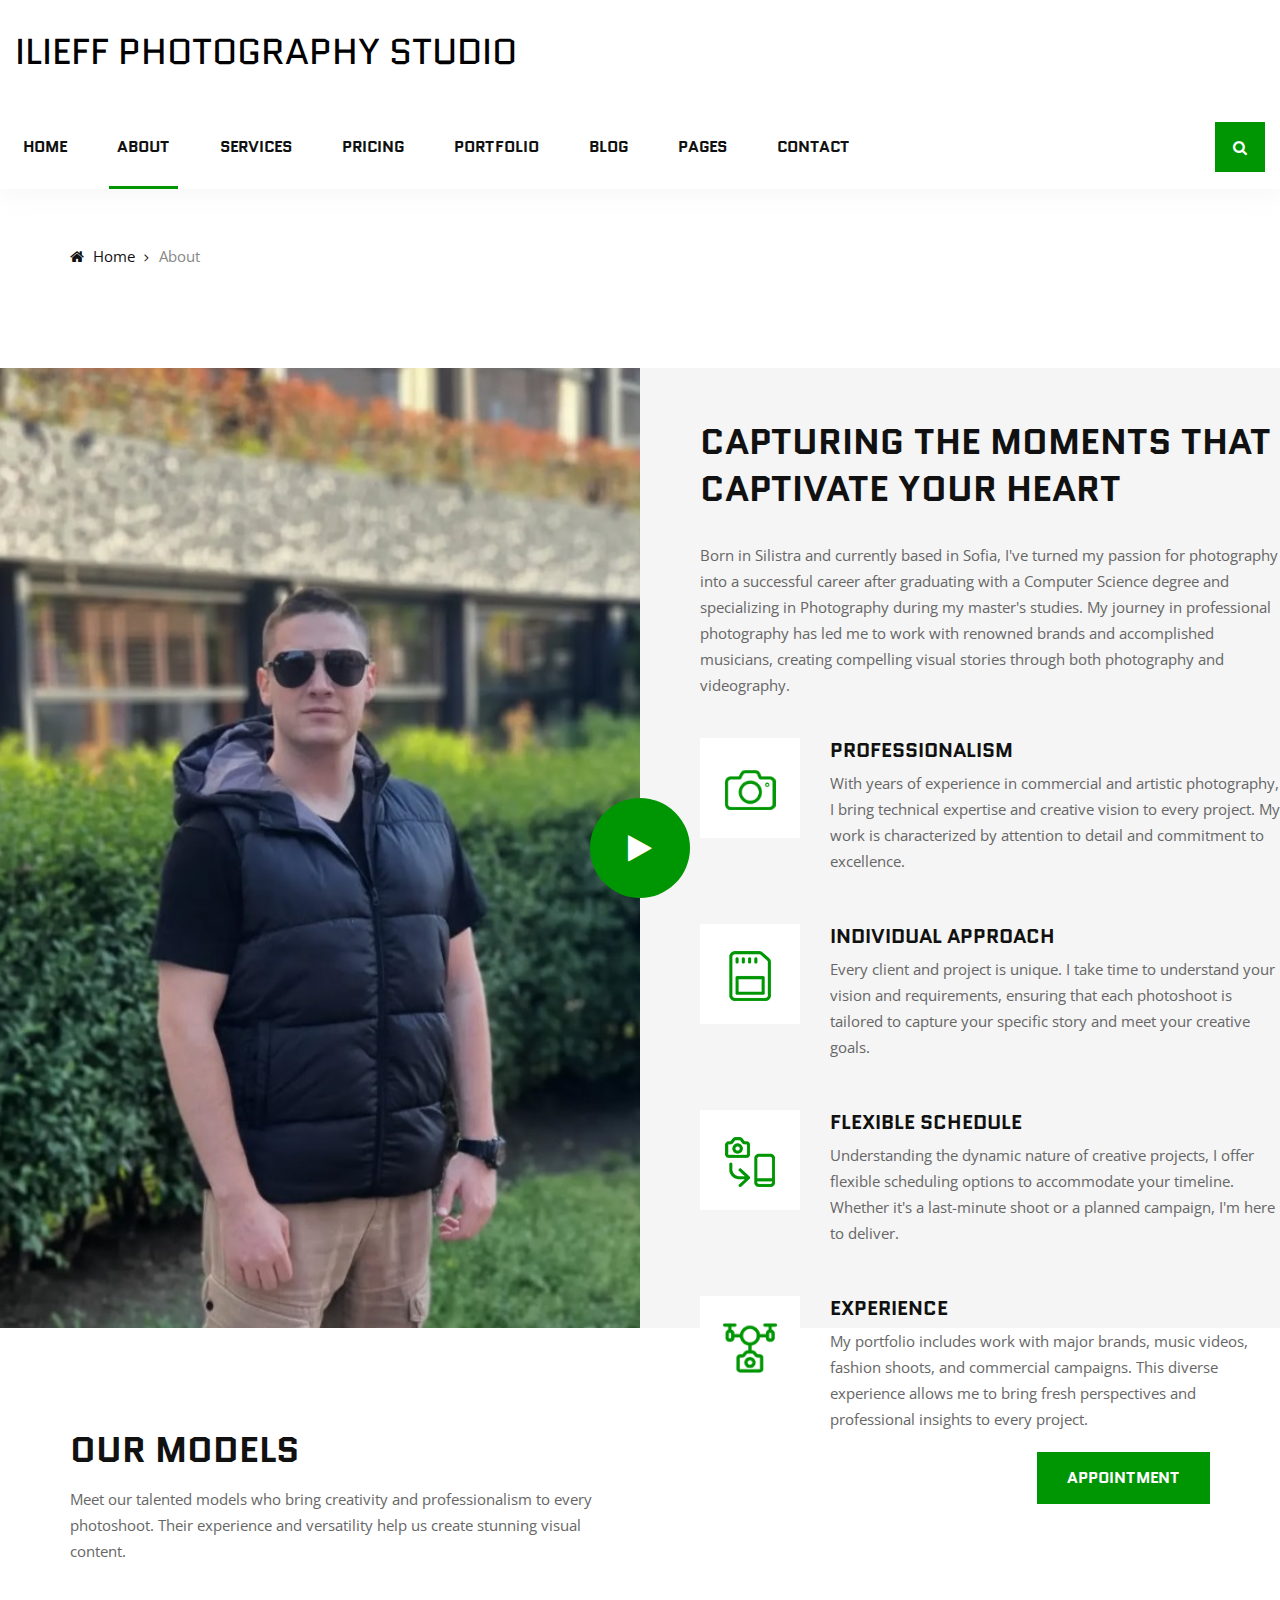
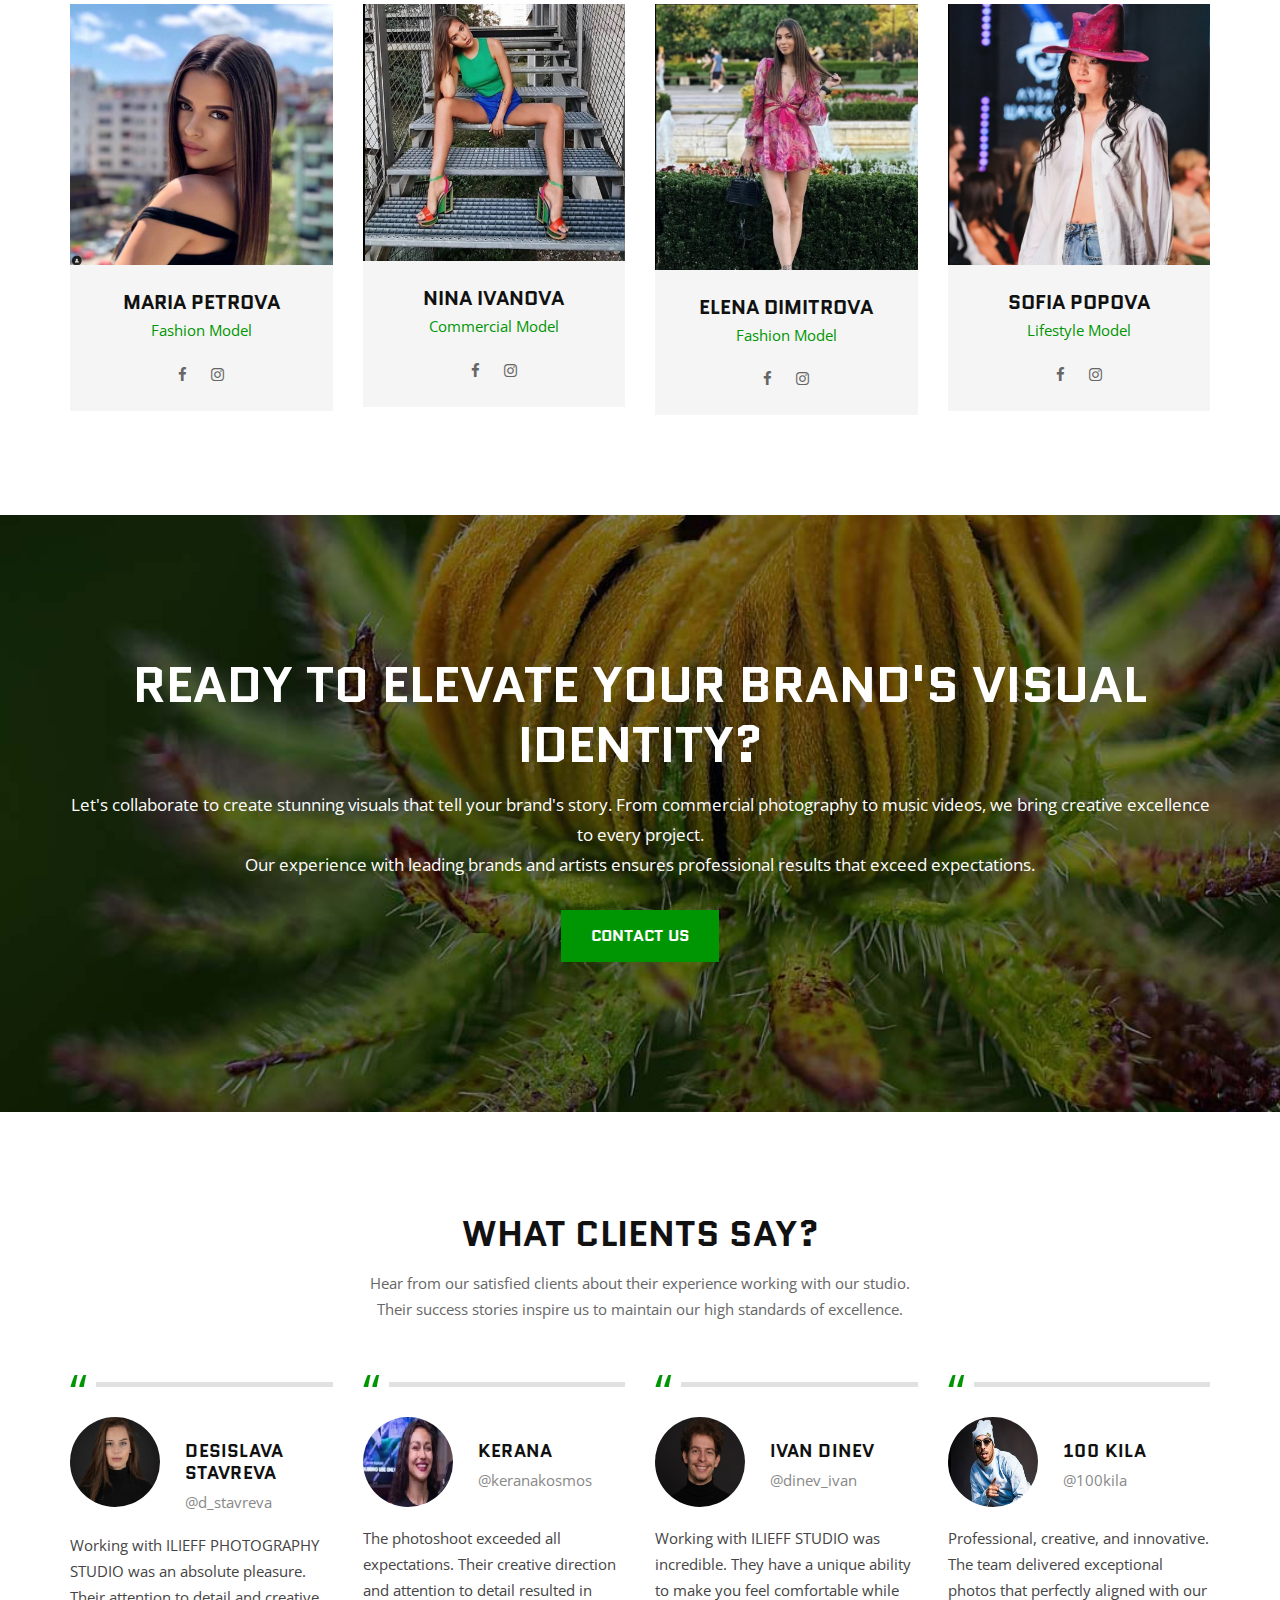
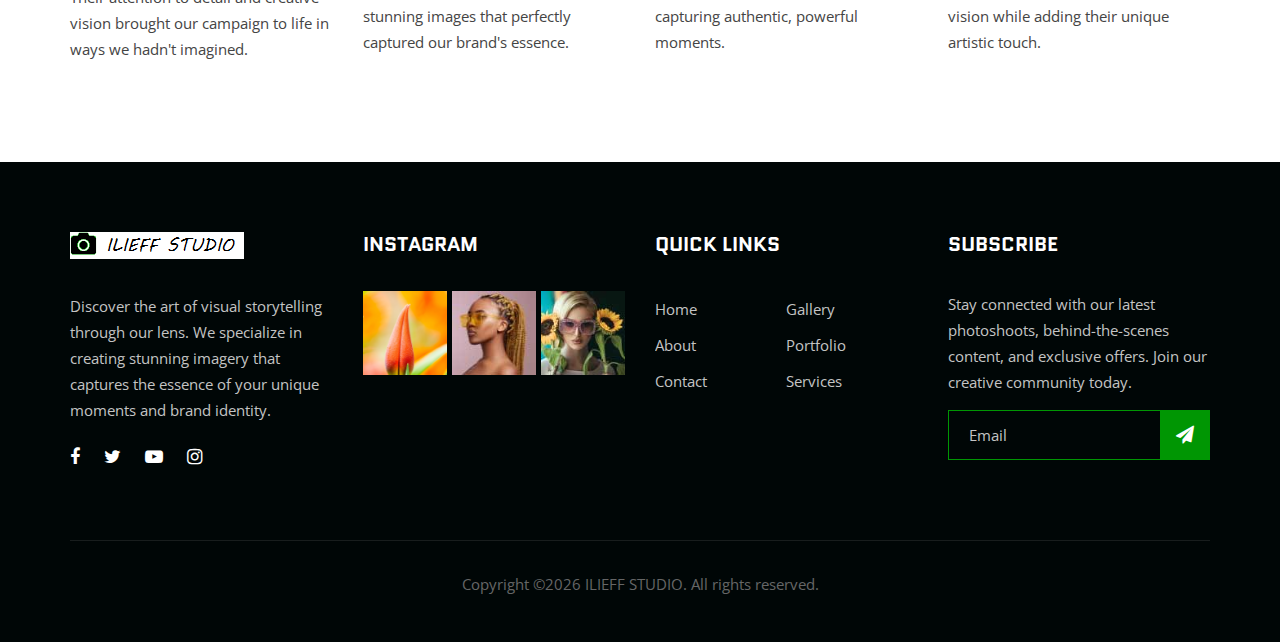
==== commit 27d98fb6: "update" ====
--- a/about.html
+++ b/about.html
@@ -3,11 +3,11 @@
 
 <head>
     <meta charset="UTF-8">
-    <meta name="description" content="Phozogy Template">
-    <meta name="keywords" content="Phozogy, unica, creative, html">
+    <meta name="description" content="ILIEFF STUDIO">
+    <meta name="keywords" content="ILIEFF STUDIO, unica, creative, html">
     <meta name="viewport" content="width=device-width, initial-scale=1.0">
     <meta http-equiv="X-UA-Compatible" content="ie=edge">
-    <title>Phozogy | Template</title>
+    <title>ILIEFF STUDIO</title>
 
     <!-- Google Font -->
     <link href="https://fonts.googleapis.com/css?family=Quantico:400,700&display=swap" rel="stylesheet">
@@ -36,7 +36,7 @@
                 <div class="col-lg-12">
                     <div class="logo">
                         <a href="./index.html">
-                            <img src="img/logo.png" alt="">
+                            <h2 style="color: #000000; margin: 0; font-family: 'Quantico', sans-serif;">ILIEFF PHOTOGRAPHY STUDIO</h2>
                         </a>
                     </div>
                     <nav class="nav-menu mobile-menu">
@@ -95,10 +95,10 @@
                     <div class="about-text">
                         <div class="section-title">
                             <h2>Capturing the moments that captivate your heart</h2>
-                            <p>Lorem ipsum dolor sit amet, consectetur adipiscing, tempor incididunt ut labore et dolore
-                                magna aliqua. Risus commodo viverra maecenas accumsan lacus vel facilisis. All these
-                                taglines are owned by their respective owners, and we do not have any copyright on them.
-                            </p>
+                            <p>Born in Silistra and currently based in Sofia, I've turned my passion for photography into a 
+                                successful career after graduating with a Computer Science degree and specializing in Photography 
+                                during my master's studies. My journey in professional photography has led me to work with renowned 
+                                brands and accomplished musicians, creating compelling visual stories through both photography and videography.</p>
                         </div>
                         <div class="at-list">
                             <div class="al-item">
@@ -107,9 +107,9 @@
                                 </div>
                                 <div class="al-text">
                                     <h5>Professionalism</h5>
-                                    <p>Lorem ipsum dolor sit amet, consectetur adipiscing elit, sed do eiusmod tempor
-                                        incididunt ut labore et dolore magna aliqua. Quis ipsum suspendisse ultrices
-                                        gravida.</p>
+                                    <p>With years of experience in commercial and artistic photography, I bring technical 
+                                        expertise and creative vision to every project. My work is characterized by attention 
+                                        to detail and commitment to excellence.</p>
                                 </div>
                             </div>
                             <div class="al-item">
@@ -118,9 +118,9 @@
                                 </div>
                                 <div class="al-text">
                                     <h5>Individual approach</h5>
-                                    <p>Lorem ipsum dolor sit amet, consectetur adipiscing elit, sed do eiusmod tempor
-                                        incididunt ut labore et dolore magna aliqua. Quis ipsum suspendisse ultrices
-                                        gravida.</p>
+                                    <p>Every client and project is unique. I take time to understand your vision and requirements, 
+                                        ensuring that each photoshoot is tailored to capture your specific story and meet your 
+                                        creative goals.</p>
                                 </div>
                             </div>
                             <div class="al-item">
@@ -129,9 +129,9 @@
                                 </div>
                                 <div class="al-text">
                                     <h5>Flexible Schedule</h5>
-                                    <p>Lorem ipsum dolor sit amet, consectetur adipiscing elit, sed do eiusmod tempor
-                                        incididunt ut labore et dolore magna aliqua. Quis ipsum suspendisse ultrices
-                                        gravida.</p>
+                                    <p>Understanding the dynamic nature of creative projects, I offer flexible scheduling 
+                                        options to accommodate your timeline. Whether it's a last-minute shoot or a planned 
+                                        campaign, I'm here to deliver.</p>
                                 </div>
                             </div>
                             <div class="al-item">
@@ -140,9 +140,9 @@
                                 </div>
                                 <div class="al-text">
                                     <h5>Experience</h5>
-                                    <p>Lorem ipsum dolor sit amet, consectetur adipiscing elit, sed do eiusmod tempor
-                                        incididunt ut labore et dolore magna aliqua. Quis ipsum suspendisse ultrices
-                                        gravida.</p>
+                                    <p>My portfolio includes work with major brands, music videos, fashion shoots, and 
+                                        commercial campaigns. This diverse experience allows me to bring fresh perspectives 
+                                        and professional insights to every project.</p>
                                 </div>
                             </div>
                         </div>
@@ -159,9 +159,9 @@
             <div class="row">
                 <div class="col-lg-6 col-md-6">
                     <div class="section-title">
-                        <h2>Our team</h2>
-                        <p>Lorem ipsum dolor sit amet, consectetur adipiscing elit, sed do eiusmod tempor incididunt ut
-                            labore et dolore.</p>
+                        <h2>Our Models</h2>
+                        <p>Meet our talented models who bring creativity and professionalism to every photoshoot. 
+                            Their experience and versatility help us create stunning visual content.</p>
                     </div>
                 </div>
                 <div class="col-lg-6 col-md-6">
@@ -175,12 +175,10 @@
                     <div class="team-item">
                         <img src="img/team/team-1.jpg" alt="">
                         <div class="ti-text">
-                            <h5>Alan walker</h5>
-                            <span>Photographer</span>
+                            <h5>Maria Petrova</h5>
+                            <span>Fashion Model</span>
                             <div class="ti-social">
                                 <a href="#"><i class="fa fa-facebook"></i></a>
-                                <a href="#"><i class="fa fa-twitter"></i></a>
-                                <a href="#"><i class="fa fa-youtube-play"></i></a>
                                 <a href="#"><i class="fa fa-instagram"></i></a>
                             </div>
                         </div>
@@ -190,12 +188,10 @@
                     <div class="team-item">
                         <img src="img/team/team-2.jpg" alt="">
                         <div class="ti-text">
-                            <h5>Ava Max</h5>
-                            <span>Director</span>
+                            <h5>Nina Ivanova</h5>
+                            <span>Commercial Model</span>
                             <div class="ti-social">
                                 <a href="#"><i class="fa fa-facebook"></i></a>
-                                <a href="#"><i class="fa fa-twitter"></i></a>
-                                <a href="#"><i class="fa fa-youtube-play"></i></a>
                                 <a href="#"><i class="fa fa-instagram"></i></a>
                             </div>
                         </div>
@@ -205,12 +201,10 @@
                     <div class="team-item">
                         <img src="img/team/team-3.jpg" alt="">
                         <div class="ti-text">
-                            <h5>Anne-Marie</h5>
-                            <span>Manager</span>
+                            <h5>Elena Dimitrova</h5>
+                            <span>Fashion Model</span>
                             <div class="ti-social">
                                 <a href="#"><i class="fa fa-facebook"></i></a>
-                                <a href="#"><i class="fa fa-twitter"></i></a>
-                                <a href="#"><i class="fa fa-youtube-play"></i></a>
                                 <a href="#"><i class="fa fa-instagram"></i></a>
                             </div>
                         </div>
@@ -220,12 +214,10 @@
                     <div class="team-item">
                         <img src="img/team/team-4.jpg" alt="">
                         <div class="ti-text">
-                            <h5>Billie Eilish</h5>
-                            <span>Assistant</span>
+                            <h5>Sofia Popova</h5>
+                            <span>Lifestyle Model</span>
                             <div class="ti-social">
                                 <a href="#"><i class="fa fa-facebook"></i></a>
-                                <a href="#"><i class="fa fa-twitter"></i></a>
-                                <a href="#"><i class="fa fa-youtube-play"></i></a>
                                 <a href="#"><i class="fa fa-instagram"></i></a>
                             </div>
                         </div>
@@ -242,10 +234,10 @@
             <div class="row">
                 <div class="col-lg-12">
                     <div class="cta-text">
-                        <h2>Wanna promote your brand?</h2>
-                        <p>Lorem ipsum dolor sit amet, consectetur adipiscing elit, sed do eiusmod tempor incididunt ut
-                            labore et dolore<br /> magna aliqua. Quis ipsum suspendisse ultrices gravida. Risus commodo
-                            viverra maecenas.</p>
+                        <h2>Ready to elevate your brand's visual identity?</h2>
+                        <p>Let's collaborate to create stunning visuals that tell your brand's story. From commercial 
+                            photography to music videos, we bring creative excellence to every project.<br /> Our experience 
+                            with leading brands and artists ensures professional results that exceed expectations.</p>
                         <a href="#" class="primary-btn">Contact us</a>
                     </div>
                 </div>
@@ -260,9 +252,9 @@
             <div class="row">
                 <div class="col-lg-12">
                     <div class="section-title">
-                        <h2>What cilent say?</h2>
-                        <p>Lorem ipsum dolor sit amet, consectetur adipiscing elit, sed do eiusmod<br /> tempor
-                            incididunt ut labore et dolore.</p>
+                        <h2>What clients say?</h2>
+                        <p>Hear from our satisfied clients about their experience working with our studio.<br />
+                            Their success stories inspire us to maintain our high standards of excellence.</p>
                     </div>
                 </div>
             </div>
@@ -274,12 +266,12 @@
                                 <img src="img/testimonial/ta-1.jpg" alt="">
                             </div>
                             <div class="ta-text">
-                                <h5>ANDREW FILDER</h5>
-                                <span>@filder_muko</span>
-                            </div>
-                        </div>
-                        <p>ipsum dolor sit amet, consectetur adipiscing elit, sed do eiusmod tempor incididunt ut labore
-                            et dolore magna aliqua.</p>
+                                <h5>Desislava Stavreva</h5>
+                                <span>@d_stavreva</span>
+                            </div>
+                        </div>
+                        <p>Working with ILIEFF PHOTOGRAPHY STUDIO was an absolute pleasure. Their attention to detail 
+                            and creative vision brought our campaign to life in ways we hadn't imagined.</p>
                     </div>
                 </div>
                 <div class="col-lg-3 col-md-6 col-sm-6">
@@ -289,12 +281,12 @@
                                 <img src="img/testimonial/ta-2.jpg" alt="">
                             </div>
                             <div class="ta-text">
-                                <h5>David Guetta</h5>
-                                <span>@filder_muko</span>
-                            </div>
-                        </div>
-                        <p>ipsum dolor sit amet, consectetur adipiscing elit, sed do eiusmod tempor incididunt ut labore
-                            et dolore magna aliqua.</p>
+                                <h5>Kerana</h5>
+                                <span>@keranakosmos</span>
+                            </div>
+                        </div>
+                        <p>The photoshoot exceeded all expectations. Their creative direction and attention to detail 
+                            resulted in stunning images that perfectly captured our brand's essence.</p>
                     </div>
                 </div>
                 <div class="col-lg-3 col-md-6 col-sm-6">
@@ -304,12 +296,12 @@
                                 <img src="img/testimonial/ta-3.jpg" alt="">
                             </div>
                             <div class="ta-text">
-                                <h5>Bebe Rexha</h5>
-                                <span>@filder_muko</span>
-                            </div>
-                        </div>
-                        <p>ipsum dolor sit amet, consectetur adipiscing elit, sed do eiusmod tempor incididunt ut labore
-                            et dolore magna aliqua.</p>
+                                <h5>Ivan Dinev</h5>
+                                <span>@dinev_ivan</span>
+                            </div>
+                        </div>
+                        <p>Working with ILIEFF STUDIO was incredible. They have a unique ability to make you feel 
+                            comfortable while capturing authentic, powerful moments.</p>
                     </div>
                 </div>
                 <div class="col-lg-3 col-md-6 col-sm-6">
@@ -319,12 +311,12 @@
                                 <img src="img/testimonial/ta-4.jpg" alt="">
                             </div>
                             <div class="ta-text">
-                                <h5>Adam Levine</h5>
-                                <span>@filder_muko</span>
-                            </div>
-                        </div>
-                        <p>ipsum dolor sit amet, consectetur adipiscing elit, sed do eiusmod tempor incididunt ut labore
-                            et dolore magna aliqua.</p>
+                                <h5>100 Kila</h5>
+                                <span>@100kila</span>
+                            </div>
+                        </div>
+                        <p>Professional, creative, and innovative. The team delivered exceptional photos that perfectly 
+                            aligned with our vision while adding their unique artistic touch.</p>
                     </div>
                 </div>
             </div>
@@ -343,8 +335,8 @@
                                 <img src="img/f-logo.png" alt="">
                             </a>
                         </div>
-                        <p>Ipsum dolor sit amet, consectetur adipiscing elit, sed do eiusmod tempor incididunt ut labore
-                            et dolore magna aliqua.</p>
+                        <p>Discover the art of visual storytelling through our lens. We specialize in creating stunning 
+                            imagery that captures the essence of your unique moments and brand identity.</p>
                         <div class="fa-social">
                             <a href="#"><i class="fa fa-facebook"></i></a>
                             <a href="#"><i class="fa fa-twitter"></i></a>
@@ -381,7 +373,8 @@
                 <div class="col-lg-3 col-md-6 col-sm-6">
                     <div class="fs-widget">
                         <h5>Subscribe</h5>
-                        <p>Imolor amet consectetur adipiscing elit, sed do eiusmod tempor incididunt.</p>
+                        <p>Stay connected with our latest photoshoots, behind-the-scenes content, and exclusive offers. 
+                            Join our creative community today.</p>
                         <div class="fw-subscribe">
                             <form action="#">
                                 <input type="text" placeholder="Email">
@@ -392,9 +385,7 @@
                 </div>
                 <div class="col-lg-12">
                     <div class="copyright-text">
-                        <p><!-- Link back to Colorlib can't be removed. Template is licensed under CC BY 3.0. -->
-  Copyright &copy;<script>document.write(new Date().getFullYear());</script> All rights reserved | This template is made with <i class="fa fa-heart" aria-hidden="true"></i> by <a href="https://colorlib.com" target="_blank">Colorlib</a>
-  <!-- Link back to Colorlib can't be removed. Template is licensed under CC BY 3.0. --></p>
+                        <p>Copyright &copy;<script>document.write(new Date().getFullYear());</script> ILIEFF STUDIO. All rights reserved.</p>
                     </div>
                 </div>
             </div>
--- a/css/style.css
+++ b/css/style.css
@@ -1,6 +1,6 @@
 /******************************************************************
-  Template Name: Phozogy
-  Description:  Phozogy photography HTML Template
+  Template Name: Ilieff
+  Description:  Ilieff photography HTML Template
   Author: Colorlib
   Author URI: https://colorlib.com
   Version: 1.0
